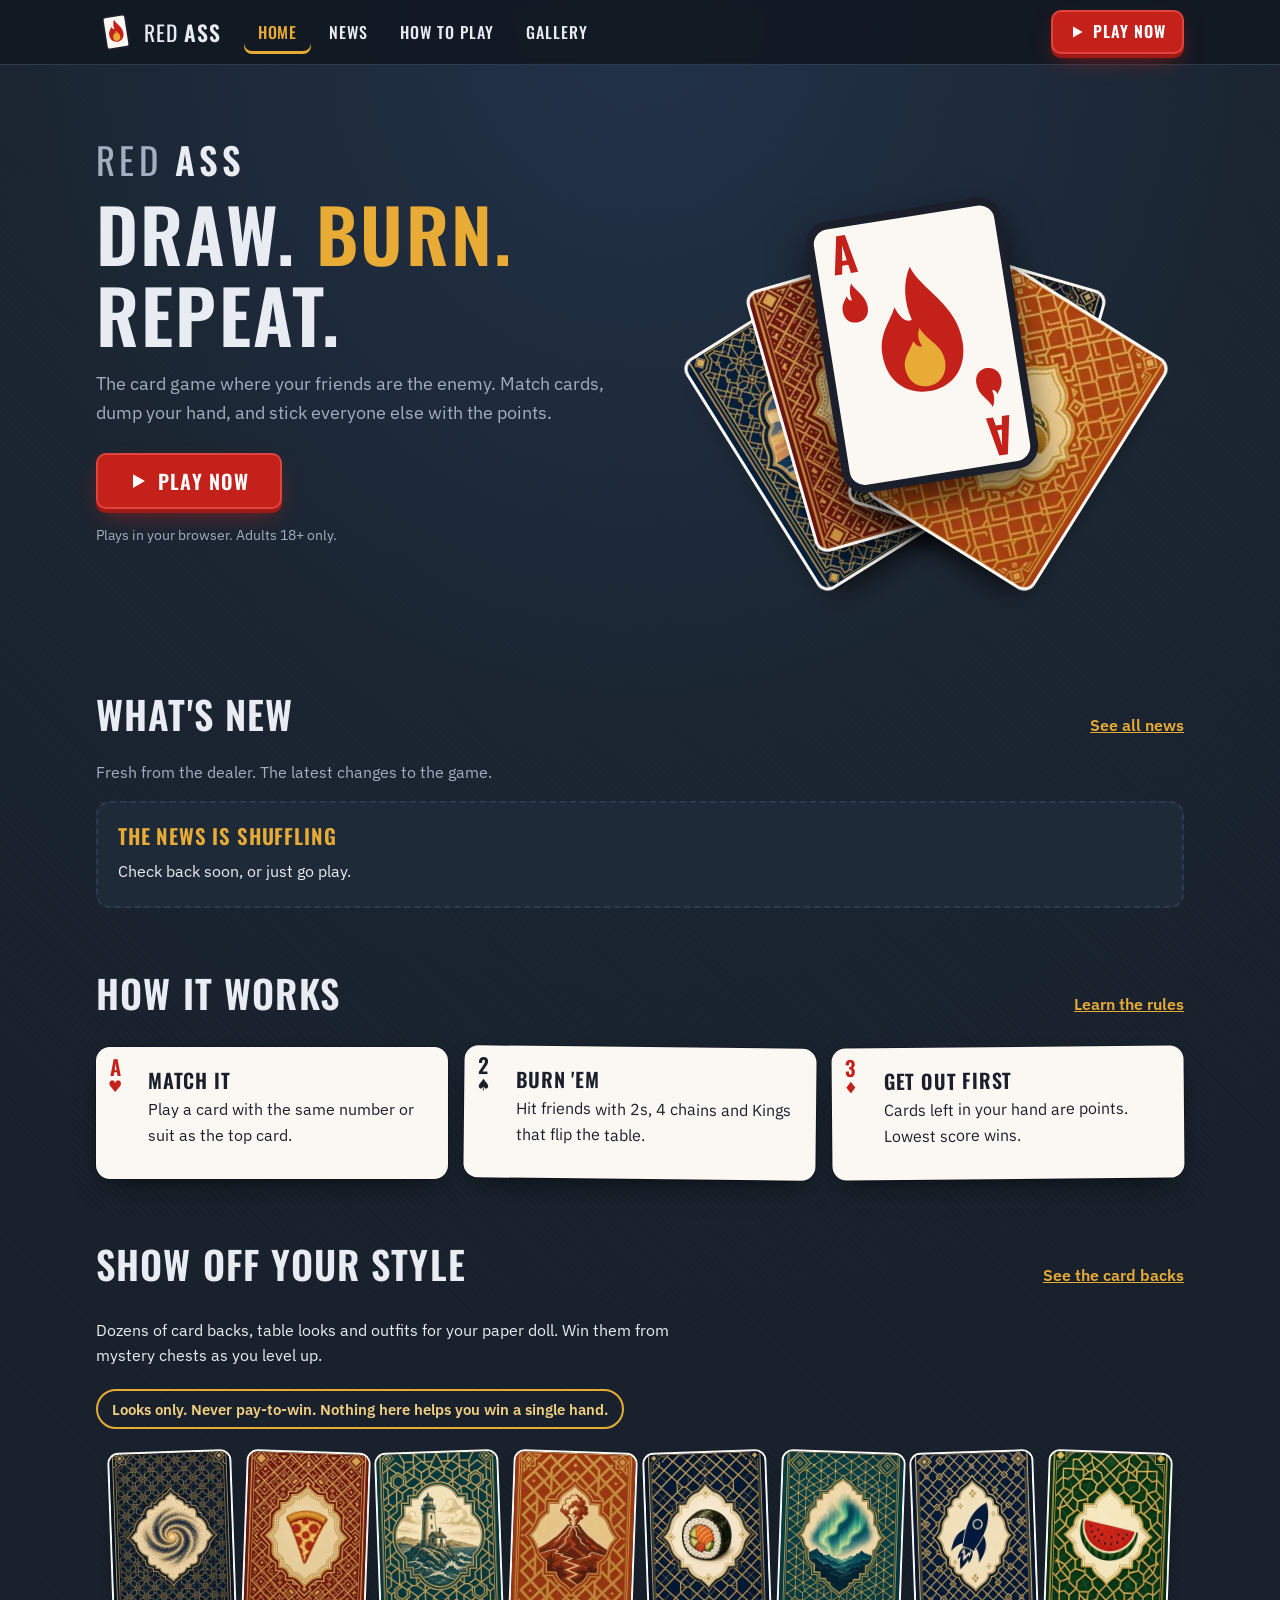
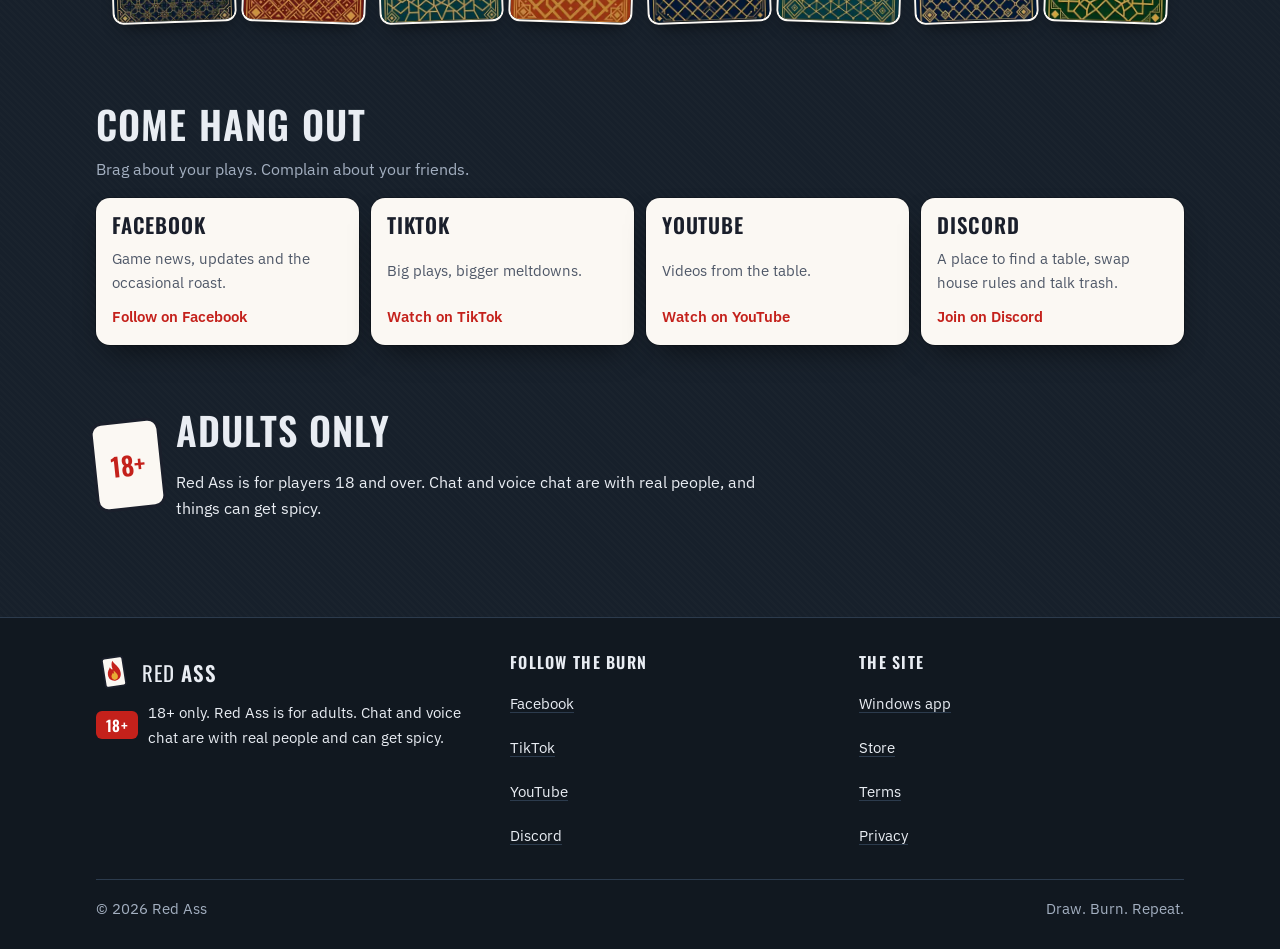
==== docs/index.html @ e2937204 "First version of the Red Ass news & social hub Seven pages (home, news, how to play, gallery, app, s" ====
<!doctype html>
<html lang="en">
<head>
<meta charset="utf-8">
<meta name="viewport" content="width=device-width, initial-scale=1">
<title>Red Ass | Draw. Burn. Repeat.</title>
<meta name="description" content="Red Ass is the card game where your friends are the enemy. News, rules, card backs and a Play Now button.">
<meta name="theme-color" content="#17202b">
<meta property="og:title" content="Red Ass | Draw. Burn. Repeat.">
<meta property="og:description" content="Red Ass is the card game where your friends are the enemy. News, rules, card backs and a Play Now button.">
<meta property="og:image" content="https://news.redass.net/img/og.png">
<meta property="og:type" content="website">
<meta name="twitter:card" content="summary_large_image">
<link rel="icon" href="favicon.svg" type="image/svg+xml">
<link rel="icon" href="favicon-48.png" sizes="48x48" type="image/png">
<link rel="apple-touch-icon" href="apple-touch-icon.png">
<link rel="preconnect" href="https://fonts.googleapis.com">
<link rel="preconnect" href="https://fonts.gstatic.com" crossorigin>
<link rel="stylesheet" href="https://fonts.googleapis.com/css2?family=IBM+Plex+Sans:wght@400;500;600&family=Oswald:wght@400;500;600&display=swap">
<link rel="stylesheet" href="css/style.css">
</head>
<body>
<a class="skip" href="#main">Skip to content</a>
<header class="site-header">
  <div class="wrap bar">
    <a class="brand" href="index.html" aria-label="Red Ass home"><img src="img/logo-small.svg" alt="" width="40" height="40"><span class="wordmark">Red <b>Ass</b></span></a>
    <button class="menu-btn" type="button" aria-controls="site-nav" aria-expanded="false" data-open-label="Menu" data-close-label="Close"><svg viewBox="0 0 24 24" aria-hidden="true" focusable="false"><path fill="none" stroke="currentColor" stroke-width="2.2" stroke-linecap="round" d="M4 7h16M4 12h16M4 17h16"/></svg><span class="sr-only">Menu</span></button>
    <nav class="nav" id="site-nav" aria-label="Main">
      <ul>
        <li><a href="index.html" aria-current="page">Home</a></li>
        <li><a href="news.html">News</a></li>
        <li><a href="how-to-play.html">How to Play</a></li>
        <li><a href="gallery.html">Gallery</a></li>
      </ul>
    </nav>
    <a class="btn btn-play" href="https://www.redass.net" data-play target="_blank" rel="noopener"><svg viewBox="0 0 16 16" aria-hidden="true" focusable="false"><path fill="currentColor" d="M4 2.5v11l9.5-5.5z"/></svg><span>Play Now</span></a>
  </div>
</header>
<main id="main" tabindex="-1">
<section id="hero" class="hero" aria-labelledby="hero-title">
  <div class="wrap">
    <div class="hero-copy">
      <!-- COPY: home.md #hero -->
      <h1 id="hero-title"><span class="wordmark">Red <b>Ass</b></span><span class="tagline"><span>Draw.</span> <span class="burn">Burn.</span> <span>Repeat.</span></span></h1>
      <p class="lede">The card game where your friends are the enemy. Match cards, dump your hand, and stick everyone else with the points.</p>
      <div class="hero-actions"><a class="btn btn-play btn-big" href="https://www.redass.net" data-play target="_blank" rel="noopener"><svg viewBox="0 0 16 16" aria-hidden="true" focusable="false"><path fill="currentColor" d="M4 2.5v11l9.5-5.5z"/></svg><span>Play Now</span></a></div>
      <p class="hero-note">Plays in your browser. Adults 18+ only.</p>
    </div>
    <div class="fan" aria-hidden="true">
      <div class="c"><img src="img/backs/sunsetbeach.webp" alt="" width="260" height="364" decoding="async"></div>
      <div class="c"><img src="img/backs/pizza.webp" alt="" width="260" height="364" decoding="async"></div>
      <div class="c ace"><img src="img/logo.svg" alt="" width="160" height="210"></div>
      <div class="c"><img src="img/backs/galaxy.webp" alt="" width="260" height="364" decoding="async"></div>
      <div class="c"><img src="img/backs/taco.webp" alt="" width="260" height="364" decoding="async"></div>
    </div>
  </div>
</section>

<section id="whats-new" class="section" aria-labelledby="whats-new-title">
  <div class="wrap">
    <div class="head">
      <!-- COPY: home.md #whats-new -->
      <h2 id="whats-new-title">What's new</h2>
      <a href="news.html">See all news</a>
    </div>
    <p class="section-sub">Fresh from the dealer. The latest changes to the game.</p>
    <p class="news-wait" data-news-loading>Shuffling the latest news&hellip;</p>
    <ol class="news-list" data-news data-limit="3" hidden></ol>
    <div class="fallback" data-news-fallback hidden>
      <!-- COPY: home.md #whats-new fallback -->
      <h3>The news is shuffling</h3>
      <p>Check back soon, or just go play.</p>
    </div>
  </div>
</section>

<section id="how-it-works" class="section" aria-labelledby="how-title">
  <div class="wrap">
    <div class="head">
      <!-- COPY: home.md #how-it-works -->
      <h2 id="how-title">How it works</h2>
      <a href="how-to-play.html">Learn the rules</a>
    </div>
    <ol class="steps">
      <li><div class="panel has-pip"><span class="pip" aria-hidden="true">A<small>&hearts;</small></span><h3>Match it</h3><p>Play a card with the same number or suit as the top card.</p></div></li>
      <li><div class="panel has-pip"><span class="pip black" aria-hidden="true">2<small>&spades;</small></span><h3>Burn 'em</h3><p>Hit friends with 2s, 4 chains and Kings that flip the table.</p></div></li>
      <li><div class="panel has-pip"><span class="pip" aria-hidden="true">3<small>&diams;</small></span><h3>Get out first</h3><p>Cards left in your hand are points. Lowest score wins.</p></div></li>
    </ol>
  </div>
</section>

<section id="looks" class="section" aria-labelledby="looks-title">
  <div class="wrap">
    <div class="head">
      <!-- COPY: home.md #looks -->
      <h2 id="looks-title">Show off your style</h2>
      <a href="gallery.html">See the card backs</a>
    </div>
    <p>Dozens of card backs, table looks and outfits for your paper doll. Win them from mystery chests as you level up.</p>
    <p class="callout">Looks only. Never pay-to-win. Nothing here helps you win a single hand.</p>
    <ul class="strip">
        <li><img src="img/backs/galaxy.webp" alt="Spiral Galaxy" width="260" height="364" loading="lazy" decoding="async"></li>
        <li><img src="img/backs/pizza.webp" alt="Pepperoni Pizza" width="260" height="364" loading="lazy" decoding="async"></li>
        <li><img src="img/backs/lighthouse.webp" alt="Lighthouse" width="260" height="364" loading="lazy" decoding="async"></li>
        <li><img src="img/backs/volcano.webp" alt="Volcano" width="260" height="364" loading="lazy" decoding="async"></li>
        <li><img src="img/backs/sushi.webp" alt="Sushi Roll" width="260" height="364" loading="lazy" decoding="async"></li>
        <li><img src="img/backs/aurora.webp" alt="Northern Lights" width="260" height="364" loading="lazy" decoding="async"></li>
        <li><img src="img/backs/rocket.webp" alt="Rocket" width="260" height="364" loading="lazy" decoding="async"></li>
        <li><img src="img/backs/watermelon.webp" alt="Watermelon" width="260" height="364" loading="lazy" decoding="async"></li>
    </ul>
  </div>
</section>

<section id="social" class="section" aria-labelledby="social-title">
  <div class="wrap">
    <!-- COPY: home.md #social + footer.md #social-cards -->
    <h2 id="social-title">Come hang out</h2>
    <p class="section-sub">Brag about your plays. Complain about your friends.</p>
    <ul class="social-grid">
      <li><a class="social-card" data-social="FACEBOOK" href="https://www.facebook.com/redassgame" target="_blank" rel="noopener"><span class="net">Facebook</span><span class="what">Game news, updates and the occasional roast.</span><span class="go">Follow on Facebook</span></a></li>
      <li><a class="social-card" data-social="TIKTOK" href="https://www.tiktok.com/@ra.tiktok19" target="_blank" rel="noopener"><span class="net">TikTok</span><span class="what">Big plays, bigger meltdowns.</span><span class="go">Watch on TikTok</span></a></li>
      <li><a class="social-card" data-social="YOUTUBE" href="https://www.youtube.com/@RedAssGame" target="_blank" rel="noopener"><span class="net">YouTube</span><span class="what">Videos from the table.</span><span class="go">Watch on YouTube</span></a></li>
      <li><div class="social-card soon" data-social="DISCORD" data-card data-go="Join on Discord"><span class="net">Discord</span><span class="what">Coming soon. A place to find a table, swap house rules and talk trash.</span><span class="go">Coming soon</span></div></li>
    </ul>
  </div>
</section>

<section id="age" class="section" aria-labelledby="age-title">
  <div class="wrap age">
    <span class="age-badge" aria-hidden="true">18+</span>
    <div>
      <!-- COPY: home.md #age -->
      <h2 id="age-title">Adults only</h2>
      <p>Red Ass is for players 18 and over. Chat and voice chat are with real people, and things can get spicy.</p>
    </div>
  </div>
</section>
</main>
<footer class="site-footer">
  <div class="wrap">
    <div class="cols">
      <div>
        <p class="foot-brand"><img src="img/logo-small.svg" alt="" width="36" height="36"><span class="wordmark">Red <b>Ass</b></span></p>
        <!-- COPY: footer.md #age-note -->
        <p class="adult"><b>18+</b><span>18+ only. Red Ass is for adults. Chat and voice chat are with real people and can get spicy.</span></p>
      </div>
      <div>
        <!-- COPY: footer.md #footer -->
        <h2>Follow the burn</h2>
        <ul>
          <li><a data-social="FACEBOOK" href="https://www.facebook.com/redassgame" target="_blank" rel="noopener">Facebook</a></li>
          <li><a data-social="TIKTOK" href="https://www.tiktok.com/@ra.tiktok19" target="_blank" rel="noopener">TikTok</a></li>
          <li><a data-social="YOUTUBE" href="https://www.youtube.com/@RedAssGame" target="_blank" rel="noopener">YouTube</a></li>
          <li><span data-social="DISCORD" data-soon-text="Discord (coming soon)" data-label="Discord">Discord (coming soon)</span></li>
        </ul>
      </div>
      <div>
        <h2>The site</h2>
        <ul>
          <li><a href="app.html">Windows app</a></li>
          <li><a href="store.html">Store</a></li>
          <li><a href="https://www.redass.net/terms.html" target="_blank" rel="noopener">Terms</a></li>
          <li><a href="https://www.redass.net/privacy.html" target="_blank" rel="noopener">Privacy</a></li>
        </ul>
      </div>
    </div>
    <div class="copy">
      <p>&copy; 2026 Red Ass</p>
      <p>Draw. Burn. Repeat.</p>
    </div>
  </div>
</footer>
<script src="config.js"></script>
<script src="js/main.js"></script>
</body>
</html>
---- docs/css/style.css ----
/* Red Ass hub - one stylesheet for every page.
   Palette and fonts come from the game itself (BRAND-KIT.md). */
:root{
  --felt:#17202b; --felt2:#1e2a38; --felt-line:#2c3b4d;
  --felt-fg:#e9edf3; --felt-muted:#a3afc0;
  --cream:#fbf8f3; --cream2:#f1ebe0; --ink:#1a1f2b; --ink-muted:#4f5868;
  --red:#c4211b; --red-dark:#a01a15; --gold:#e8ab35; --gold-soft:#f3cf80;
  --display:'Oswald','Arial Narrow',Impact,sans-serif;
  --body:'IBM Plex Sans',system-ui,-apple-system,'Segoe UI',sans-serif;
  --r-card:14px; --gutter:16px; --max:1120px;
  --lift:0 1px 0 rgba(255,255,255,.04) inset, 0 14px 30px -12px rgba(0,0,0,.6);
  color-scheme:dark;
}
*,*::before,*::after{box-sizing:border-box}
html{-webkit-text-size-adjust:100%;scroll-padding-top:5rem}
body{
  margin:0;min-height:100vh;display:flex;flex-direction:column;
  font:400 1rem/1.6 var(--body);color:var(--felt-fg);
  background-color:var(--felt);
  /* the table: a soft lamp-lit pool in the middle of dark felt */
  background-image:
    radial-gradient(120% 70% at 50% 0%, #22324a 0%, rgba(30,42,56,.55) 40%, rgba(23,32,43,0) 75%),
    repeating-linear-gradient(45deg, rgba(255,255,255,.012) 0 2px, rgba(0,0,0,0) 2px 5px);
  background-attachment:scroll;
  overflow-x:hidden;
}
img{max-width:100%;height:auto;display:block}
a{color:var(--gold)}
a:hover{color:var(--gold-soft)}
:focus-visible{outline:3px solid var(--gold);outline-offset:3px;border-radius:4px}
.on-cream :focus-visible,.panel :focus-visible{outline-color:var(--red)}
main{flex:1}

h1,h2,h3{font-family:var(--display);font-weight:600;text-transform:uppercase;letter-spacing:.03em;line-height:1.1;margin:0 0 .5em}
h1{font-size:clamp(2.4rem,9vw,4.6rem)}
h2{font-size:clamp(1.6rem,5.5vw,2.4rem)}
h3{font-size:1.25rem;letter-spacing:.04em}
p{margin:0 0 1em;max-width:62ch}
.lede{font-size:1.125rem;color:var(--felt-muted)}

.skip{position:absolute;left:8px;top:-60px;z-index:100;background:var(--gold);color:var(--ink);padding:10px 16px;border-radius:8px;font-weight:600;text-decoration:none}
.skip:focus{top:8px}
.sr-only{position:absolute;width:1px;height:1px;overflow:hidden;clip:rect(0 0 0 0);white-space:nowrap}

.wrap{width:100%;max-width:var(--max);margin:0 auto;padding:0 var(--gutter)}
.section{padding:56px 0}
.section + .section{padding-top:8px}

/* ---------- wordmark ---------- */
.wordmark{font-family:var(--display);text-transform:uppercase;letter-spacing:.05em;font-weight:400;white-space:nowrap}
.wordmark b{font-weight:600}

/* ---------- buttons ---------- */
.btn{
  display:inline-flex;align-items:center;justify-content:center;gap:.5em;
  min-height:48px;padding:10px 22px;border-radius:10px;border:2px solid transparent;
  font:600 1.05rem/1.1 var(--display);text-transform:uppercase;letter-spacing:.06em;
  text-decoration:none;cursor:pointer;transition:transform .15s ease, background-color .15s ease;
}
.btn-play{background:var(--red);color:#fff;border-color:#e0443d;box-shadow:0 4px 0 var(--red-dark),0 10px 24px -8px rgba(196,33,27,.7)}
.btn-play:hover{background:#d42a23;color:#fff;transform:translateY(-1px)}
.btn-play:active{transform:translateY(2px);box-shadow:0 2px 0 var(--red-dark)}
.btn-play svg{width:1em;height:1em}
.btn-ghost{background:transparent;color:var(--felt-fg);border-color:var(--felt-line)}
.btn-ghost:hover{border-color:var(--gold);color:var(--gold-soft)}
.btn-big{min-height:56px;font-size:1.25rem;padding:12px 30px}

/* ---------- header ---------- */
.site-header{position:sticky;top:env(safe-area-inset-top,0px);z-index:50;background:rgba(18,25,34,.94);border-bottom:1px solid var(--felt-line);backdrop-filter:blur(8px);-webkit-backdrop-filter:blur(8px)}
.bar{display:flex;align-items:center;gap:10px;min-height:64px}
.brand{display:flex;align-items:center;gap:8px;color:var(--felt-fg);text-decoration:none;font-size:1.35rem;min-height:44px;margin-right:auto}
.brand img{width:40px;height:40px}
.brand:hover{color:#fff}
.nav{display:none}
.nav ul{list-style:none;margin:0;padding:0;display:flex;gap:4px}
.nav a{display:flex;align-items:center;min-height:44px;padding:0 14px;border-radius:8px;color:var(--felt-fg);text-decoration:none;font:500 1rem var(--display);text-transform:uppercase;letter-spacing:.06em}
.nav a:hover{background:var(--felt2);color:#fff}
.nav a[aria-current="page"]{color:var(--gold);box-shadow:inset 0 -3px 0 var(--gold)}
.site-header .btn-play{min-height:44px;padding:8px 16px;font-size:1rem}
.menu-btn{display:inline-flex;align-items:center;justify-content:center;width:48px;height:48px;border-radius:10px;border:2px solid var(--felt-line);background:transparent;color:var(--felt-fg);cursor:pointer;padding:0}
.menu-btn svg{width:24px;height:24px}
/* the button sits before the menu in the page (so Tab goes from it into the links) but shows at the far right */
.menu-btn{order:3}
.menu-btn[aria-expanded="true"]{border-color:var(--gold);color:var(--gold)}
/* phone menu: drops down like a dealt row */
.nav.open{display:block;position:absolute;left:0;right:0;top:100%;background:#121922;border-bottom:1px solid var(--felt-line);padding:8px var(--gutter) 16px;box-shadow:0 20px 30px -10px rgba(0,0,0,.6)}
.nav.open ul{flex-direction:column}
.nav.open a{min-height:52px;font-size:1.15rem;border-bottom:1px solid var(--felt-line);border-radius:0}
.nav.open a[aria-current="page"]{box-shadow:inset 4px 0 0 var(--gold);padding-left:18px}
@media (min-width:860px){
  .menu-btn{display:none}
  .nav,.nav.open{display:block;position:static;background:none;border:0;padding:0;box-shadow:none}
  .nav.open ul{flex-direction:row}
  .nav.open a{min-height:44px;font-size:1rem;border:0;border-radius:8px}
  .brand{margin-right:12px}
  .nav{margin-right:auto}
}
@media (max-width:374px){
  .brand .wordmark{font-size:1.15rem}
  .brand img{width:34px;height:34px}
  .site-header .btn-play{padding:8px 12px}
  .bar{gap:8px}
}

/* ---------- hero: the hand you're dealt ---------- */
.hero{padding:28px 0 40px;overflow:hidden}
.hero .wrap{display:grid;gap:12px;align-items:center}
.hero-copy{text-align:center}
.hero h1{margin-bottom:.2em}
.hero h1 .wordmark{display:block;font-size:.5em;color:var(--felt-muted);letter-spacing:.12em;margin-bottom:.35em}
.hero h1 .wordmark b{color:var(--felt-fg)}
.hero .tagline{display:block}
.hero .tagline span{display:inline-block}
.hero .tagline .burn{color:var(--gold)}
.hero .lede{margin:0 auto 1.4em}
.hero-actions{display:flex;flex-wrap:wrap;gap:12px;justify-content:center}
.hero-note{font-size:.9rem;color:var(--felt-muted);margin:14px auto 0}

.fan{position:relative;height:250px;width:100%;max-width:420px;margin:0 auto 44px}
.fan .c{
  position:absolute;left:50%;bottom:0;width:120px;aspect-ratio:5/7;margin-left:-60px;
  border-radius:10px;overflow:hidden;background:var(--cream);
  box-shadow:0 0 0 3px var(--cream),0 18px 30px -10px rgba(0,0,0,.75);
  transform-origin:50% 120%;
  transform:rotate(var(--rot)) translateY(var(--y,0));
  animation:deal .7s cubic-bezier(.2,.8,.2,1.15) both;animation-delay:var(--d,0s);
}
.fan .c img{width:100%;height:100%;object-fit:cover}
.fan .c:nth-child(1){--rot:-32deg;--y:14px;--d:.05s}
.fan .c:nth-child(2){--rot:-16deg;--y:2px;--d:.12s}
.fan .c:nth-child(4){--rot:16deg;--y:2px;--d:.26s}
.fan .c:nth-child(5){--rot:32deg;--y:14px;--d:.33s}
.fan .c.ace{--rot:0deg;--y:-8px;--d:.19s;z-index:2;background:none;overflow:visible;box-shadow:none;filter:drop-shadow(0 18px 18px rgba(0,0,0,.6))}
/* logo.svg already draws its own tilted card: size it so its card matches the others */
.fan .c.ace img{width:133.3%;height:auto;max-width:none;margin:-14% 0 0 -16.6%}
@keyframes deal{from{transform:rotate(0deg) translateY(80px);opacity:0}to{transform:rotate(var(--rot)) translateY(var(--y,0));opacity:1}}
@media (min-width:860px){
  .hero{padding:56px 0 72px}
  .hero .wrap{grid-template-columns:1.05fr 1fr;gap:32px}
  .hero-copy{text-align:left;order:0}
  .hero .lede{margin-left:0}
  .hero-actions{justify-content:flex-start}
  .hero-note{margin-left:0}
  .fan{height:400px;max-width:520px}
  .fan .c{width:190px;margin-left:-95px}
}

/* ---------- section heads ---------- */
.head{display:flex;flex-wrap:wrap;align-items:baseline;justify-content:space-between;gap:4px 16px;margin-bottom:20px}
.head h2{margin:0}
.head a{font-weight:600;display:inline-flex;align-items:center;min-height:44px}
.suit{color:var(--red);font-family:var(--body)}
.section-sub{color:var(--felt-muted);margin-top:-8px}

/* ---------- cream "playing card" panels ---------- */
.panel{
  position:relative;background:var(--cream);color:var(--ink);border-radius:var(--r-card);
  padding:22px 20px 20px;box-shadow:0 0 0 1px rgba(0,0,0,.25),var(--lift);
}
.panel a{color:var(--red)}
.panel a:hover{color:var(--red-dark)}
.panel p{color:var(--ink)}
.panel .muted{color:var(--ink-muted)}
/* card index in the top-left corner: a rank and a suit, like a real card */
.pip{position:absolute;top:10px;left:12px;font:600 1.3rem/1 var(--display);color:var(--red);text-align:center}
.pip small{display:block;font:400 1rem/1 var(--body)}
.pip.black{color:var(--ink)}
.panel.has-pip{padding-left:52px}

/* ---------- news ---------- */
.news-list{list-style:none;margin:0;padding:0;display:grid;gap:16px}
.news-item h3{font-size:1.3rem;margin:0 0 .35em;color:var(--ink)}
.news-meta{display:flex;flex-wrap:wrap;gap:6px 12px;align-items:center;margin-bottom:8px;font-size:.9rem;color:var(--ink-muted)}
.ver{display:inline-block;background:var(--ink);color:var(--cream);font:600 .85rem/1 var(--display);letter-spacing:.06em;padding:5px 8px;border-radius:5px}
.news-item ul{margin:0;padding-left:1.2em}
.news-item li{margin:.25em 0}
.news-item li::marker{color:var(--red)}
.news-wait{color:var(--felt-muted)}
.fallback{background:var(--felt2);border:2px dashed var(--felt-line);border-radius:var(--r-card);padding:22px 20px;color:var(--felt-fg)}
.fallback h2,.fallback h3{font-size:1.3rem;color:var(--gold)}
.fallback p:last-child{margin-bottom:0}
@media (min-width:860px){
  #whats-new .news-list{grid-template-columns:repeat(3,1fr);align-items:start}
}

/* ---------- how it works: three cards, a real sequence ---------- */
.steps{list-style:none;margin:0;padding:0;display:grid;gap:16px}
.steps .panel{min-height:132px}
.steps h3{color:var(--ink);margin-bottom:.3em}
.steps p{margin:0}
@media (min-width:700px){.steps{grid-template-columns:repeat(3,1fr)}}
.steps li:nth-child(2) .panel{transform:rotate(.6deg)}
.steps li:nth-child(3) .panel{transform:rotate(-.5deg)}

/* ---------- looks strip ---------- */
.strip{display:flex;gap:12px;overflow-x:auto;padding:8px 4px 18px;margin:0 calc(var(--gutter) * -1);padding-left:var(--gutter);padding-right:var(--gutter);scroll-snap-type:x mandatory;list-style:none}
.strip li{flex:0 0 auto;scroll-snap-align:start}
.strip img{width:104px;aspect-ratio:5/7;border-radius:9px;box-shadow:0 0 0 2px var(--cream),0 10px 18px -8px rgba(0,0,0,.7)}
.strip li:nth-child(odd) img{transform:rotate(-2deg)}
.strip li:nth-child(even) img{transform:rotate(2deg)}
.callout{display:inline-block;border:2px solid var(--gold);color:var(--gold-soft);border-radius:999px;padding:6px 14px;font-weight:600;font-size:.95rem;margin:4px 0 16px}
@media (min-width:860px){.strip{overflow:visible;justify-content:space-between;margin:0}.strip img{width:120px}}

/* ---------- social ---------- */
.social-grid{list-style:none;margin:0;padding:0;display:grid;grid-template-columns:1fr 1fr;gap:12px}
@media (min-width:860px){.social-grid{grid-template-columns:repeat(4,1fr)}}
.social-card{
  display:flex;flex-direction:column;justify-content:space-between;gap:10px;min-height:124px;height:100%;
  background:var(--cream);color:var(--ink);text-decoration:none;border-radius:var(--r-card);padding:16px;
  box-shadow:0 0 0 1px rgba(0,0,0,.25),var(--lift);transition:transform .15s ease;
}
.social-card .net{font:600 1.3rem/1.1 var(--display);text-transform:uppercase;letter-spacing:.04em}
.social-card .what{font-size:.92rem;color:var(--ink-muted)}
.social-card .go{font-weight:600;color:var(--red);font-size:.95rem}
a.social-card:hover{transform:translateY(-3px) rotate(-1deg);color:var(--ink)}
a.social-card:focus-visible{outline:3px solid var(--gold);outline-offset:3px}
.social-card.soon{background:var(--felt2);color:var(--felt-fg);box-shadow:inset 0 0 0 2px var(--felt-line)}
.social-card.soon .what{color:var(--felt-muted)}
.social-card.soon .go{color:var(--gold)}

/* ---------- 18+ ---------- */
.age{display:flex;gap:16px;align-items:center}
.age-badge{flex:0 0 auto;display:grid;place-items:center;width:64px;height:84px;border-radius:9px;background:var(--cream);color:var(--red);font:600 1.6rem/1 var(--display);box-shadow:0 0 0 3px var(--ink);transform:rotate(-6deg)}
.age p{margin:0}

/* ---------- page intro (inner pages) ---------- */
.intro{padding:40px 0 16px}
.intro h1{font-size:clamp(2.2rem,8vw,3.6rem)}

/* ---------- how to play ---------- */
.rules{display:grid;gap:18px;max-width:780px}
.rules .panel h2{font-size:1.5rem;color:var(--ink)}
.rules .panel ul{margin:0;padding-left:1.2em}
.rules .panel li{margin:.3em 0}
.rules .panel li::marker{color:var(--red)}
.points{width:100%;border-collapse:collapse;margin:4px 0 0}
.points th,.points td{text-align:left;padding:8px 6px;border-bottom:1px solid #e1d9cb}
.points th{font:600 .95rem var(--display);letter-spacing:.05em;text-transform:uppercase;color:var(--ink-muted)}
.points td:last-child{font-weight:600}
.faq details{border-top:1px solid #e1d9cb}
.faq details:last-child{border-bottom:1px solid #e1d9cb}
.faq summary{cursor:pointer;min-height:48px;display:flex;align-items:center;font-weight:600;padding:8px 0;list-style:none}
.faq summary::-webkit-details-marker{display:none}
.faq summary::before{content:'+';display:inline-grid;place-items:center;flex:0 0 auto;width:26px;height:26px;margin-right:10px;border-radius:50%;background:var(--red);color:#fff;font-weight:600}
.faq details[open] summary::before{content:'\2013'}
.faq details p{margin:0 0 12px 36px}

/* ---------- gallery ---------- */
.backs{list-style:none;margin:0;padding:0;display:grid;grid-template-columns:repeat(2,minmax(0,1fr));gap:22px 16px}
@media (min-width:520px){.backs{grid-template-columns:repeat(3,minmax(0,1fr))}}
@media (min-width:860px){.backs{grid-template-columns:repeat(5,minmax(0,1fr));gap:30px 22px}}
.backs figure{margin:0}
.backs .frame{aspect-ratio:5/7;border-radius:10px;overflow:hidden;background:var(--felt2);box-shadow:0 0 0 3px var(--cream),0 12px 22px -10px rgba(0,0,0,.75)}
.backs img{width:100%;height:100%;object-fit:cover}
.backs figcaption{margin-top:10px;text-align:center;font:500 1rem/1.25 var(--display);text-transform:uppercase;letter-spacing:.05em}
.gallery-count{color:var(--felt-muted);font-size:.95rem}
.dolls{display:grid;gap:16px;align-items:center}
.doll-ghost{width:110px;height:154px;border-radius:12px;border:3px dashed var(--felt-line);display:grid;place-items:center;color:var(--felt-muted);font:600 2.4rem var(--display);transform:rotate(-4deg)}
@media (min-width:700px){.dolls{grid-template-columns:auto 1fr;gap:28px}}

/* ---------- coming soon pages ---------- */
.soon-card{display:grid;gap:22px;align-items:center;max-width:860px}
.soon-card .facedown{width:150px;aspect-ratio:5/7;border-radius:12px;background:
  repeating-linear-gradient(45deg,#c4211b 0 8px,#a01a15 8px 16px);box-shadow:0 0 0 5px var(--cream),0 0 0 7px var(--ink),0 20px 30px -10px rgba(0,0,0,.7);transform:rotate(-7deg);margin:10px auto}
@media (min-width:700px){.soon-card{grid-template-columns:200px 1fr}}
.promise{list-style:none;padding:0;margin:0 0 1em}
.promise li{padding-left:1.6em;position:relative;margin:.4em 0}
.promise li::before{content:'\2666';position:absolute;left:0;color:var(--red)}

/* ---------- 404 ---------- */
.lost{text-align:center;padding:56px 0 72px}
.lost .scatter{position:relative;height:150px;max-width:260px;margin:0 auto 18px}
.lost .scatter span{position:absolute;top:10px;width:84px;aspect-ratio:5/7;border-radius:8px;background:var(--cream);box-shadow:0 0 0 2px var(--ink),0 12px 20px -8px rgba(0,0,0,.7);display:grid;place-items:center;font:600 2.2rem var(--display);color:var(--red)}
.lost .scatter span:nth-child(1){left:6px;transform:rotate(-14deg)}
.lost .scatter span:nth-child(2){left:88px;top:0;transform:rotate(3deg);color:var(--ink)}
.lost .scatter span:nth-child(3){left:170px;transform:rotate(16deg)}
.lost p{margin-left:auto;margin-right:auto}
.lost .hero-actions{justify-content:center}

/* ---------- footer ---------- */
.site-footer{margin-top:40px;background:#111820;border-top:1px solid var(--felt-line);padding:36px 0 28px;font-size:.95rem;color:var(--felt-muted)}
.site-footer .cols{display:grid;gap:24px}
@media (min-width:860px){.site-footer .cols{grid-template-columns:1.2fr 1fr 1fr}}
.site-footer h2{font-size:1rem;letter-spacing:.08em;color:var(--felt-fg);margin-bottom:.6em}
.site-footer ul{list-style:none;margin:0;padding:0}
.site-footer li a,.site-footer li span{display:inline-flex;align-items:center;min-height:44px;min-width:44px}
.site-footer a{color:var(--felt-fg);text-decoration-color:var(--felt-line);text-underline-offset:3px}
.site-footer a:hover{color:var(--gold)}
.foot-brand{display:flex;align-items:center;gap:10px;color:var(--felt-fg);font-size:1.3rem;margin-bottom:10px}
.foot-brand img{width:36px;height:36px}
.adult{display:inline-flex;gap:10px;align-items:center;color:var(--felt-fg)}
.adult b{display:inline-grid;place-items:center;min-width:42px;height:28px;border-radius:6px;background:var(--red);color:#fff;font:600 .95rem var(--display);letter-spacing:.04em}
.copy{margin-top:22px;padding-top:16px;border-top:1px solid var(--felt-line);display:flex;flex-wrap:wrap;gap:6px 18px;justify-content:space-between}
.copy p{margin:0}

[hidden]{display:none!important}

@media (prefers-reduced-motion:reduce){
  *,*::before,*::after{animation:none!important;transition:none!important;scroll-behavior:auto!important}
  a.social-card:hover,.btn-play:hover{transform:none}
}
.muted-tip{color:var(--felt-muted);font-size:.95rem}
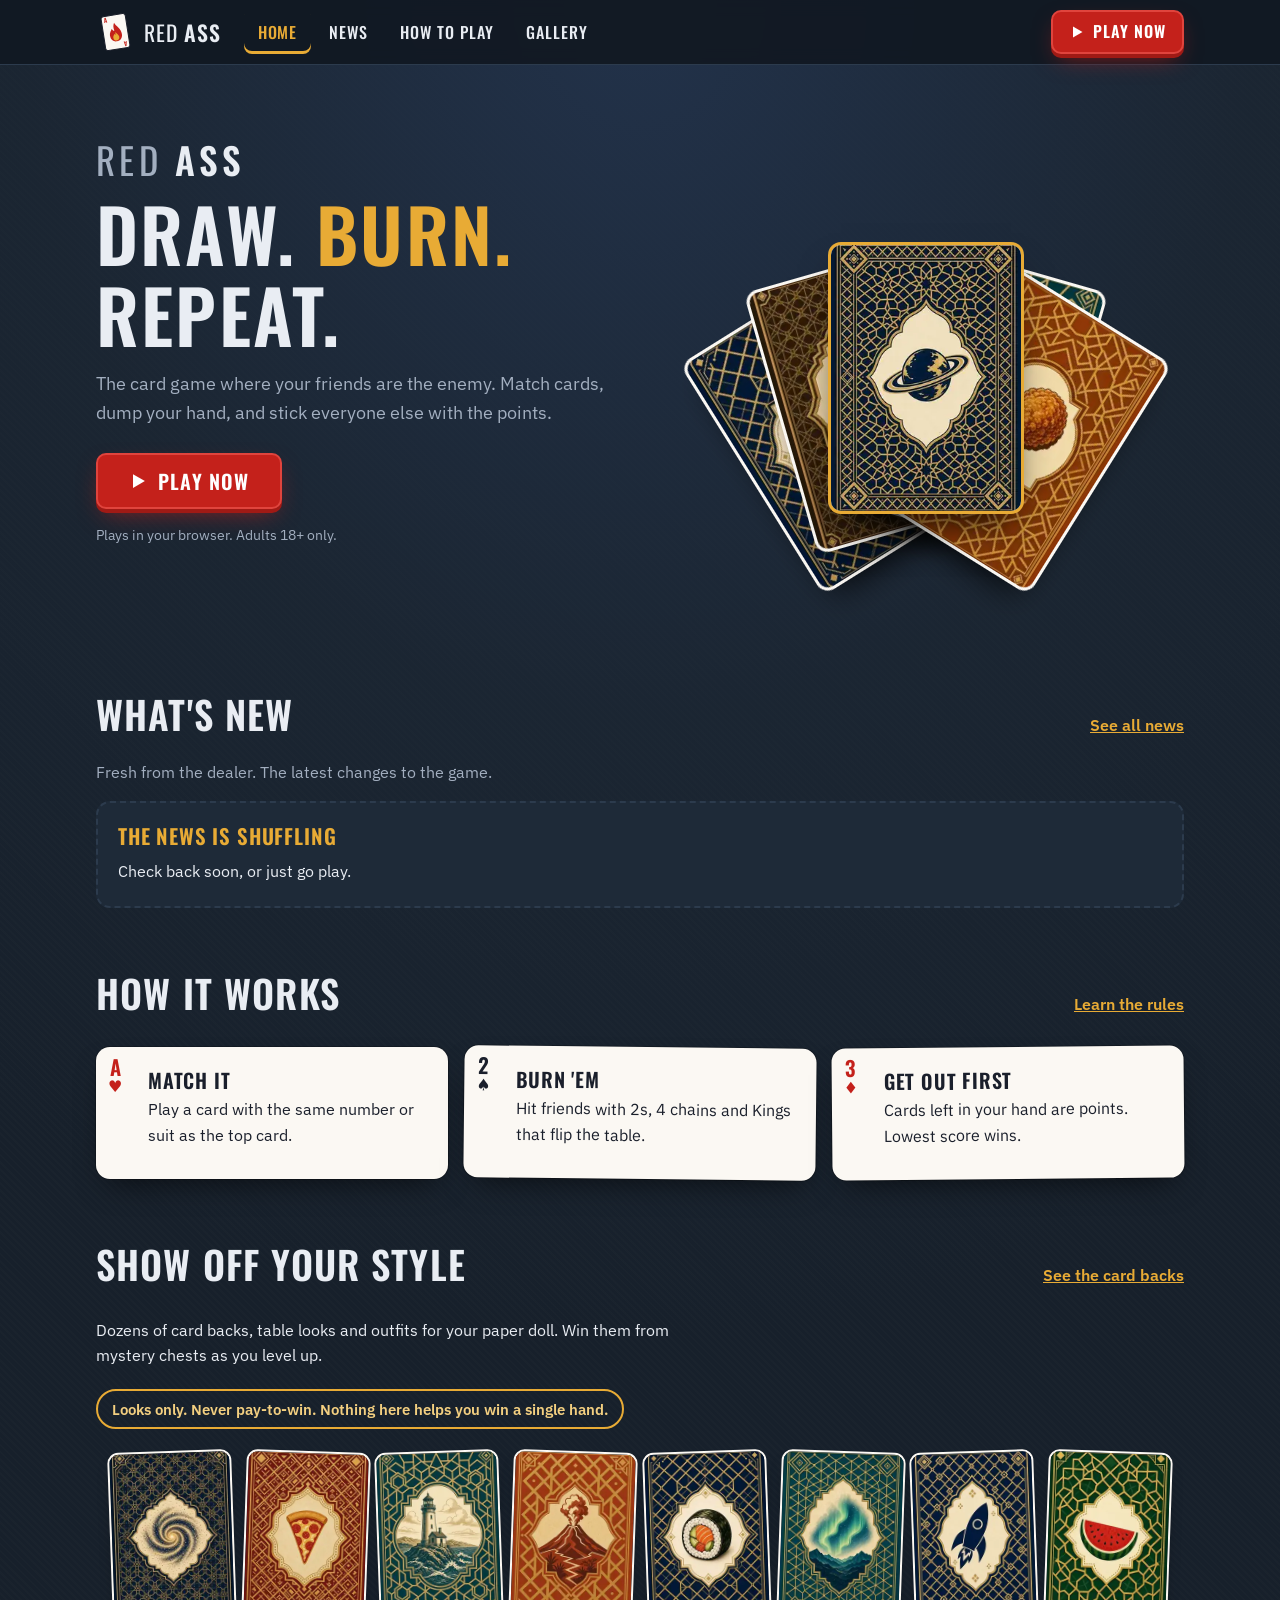
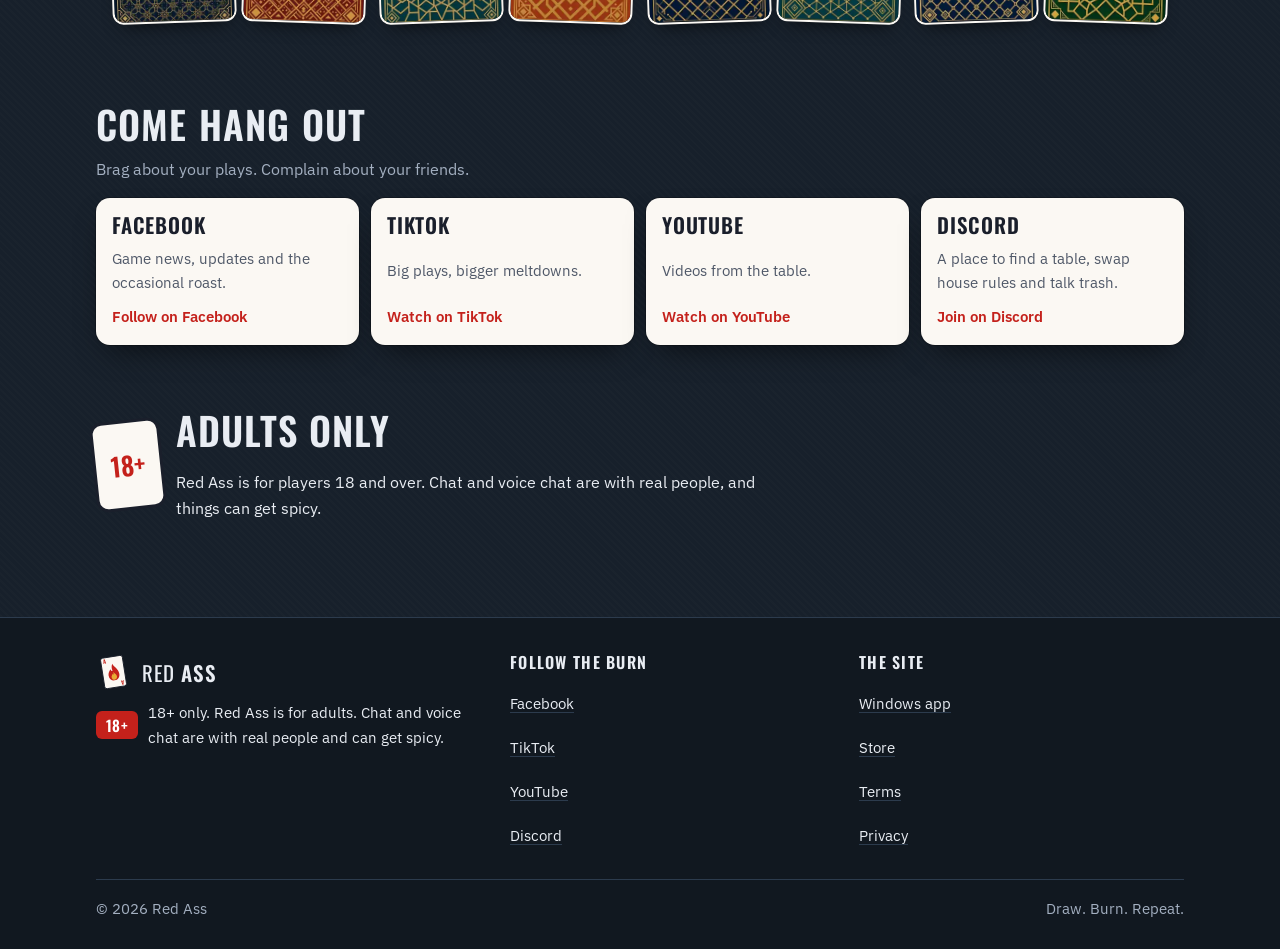
==== commit e4d4dcbb: "Home: deal a random hand in the hero fan Each visit picks 4 random card backs. The middle card is th" ====
--- a/docs/index.html
+++ b/docs/index.html
@@ -53,6 +53,26 @@
       <div class="c"><img src="img/backs/galaxy.webp" alt="" width="260" height="364" decoding="async"></div>
       <div class="c"><img src="img/backs/taco.webp" alt="" width="260" height="364" decoding="async"></div>
     </div>
+    <script>
+    /* Each visit deals a new hand: 4 random card backs around the middle card.
+       The middle card is the ace logo about 1 time in 3, otherwise a featured card back. */
+    (function () {
+      var ids = 'astronaut aurora autumn burger canyon coffee comet croissant cupcake dunes earth friedchicken fries galaxy glacier hotdog icecream icecrystal junglefalls lighthouse moon mtnfalls oceancliff pancakes pines pizza pretzel ramen redplanet ringplanet rocket snowpeaks stepfalls sun sunsetbeach sushi taco telescope volcano watermelon'.split(' ');
+      for (var i = ids.length - 1; i > 0; i--) { var j = Math.floor(Math.random() * (i + 1)); var t = ids[i]; ids[i] = ids[j]; ids[j] = t; }
+      var cards = document.querySelectorAll('#hero .fan .c'); if (cards.length !== 5) return;
+      var k = 0;
+      for (var n = 0; n < 5; n++) {
+        if (n === 2) continue;
+        cards[n].querySelector('img').src = 'img/backs/' + ids[k++] + '.webp';
+      }
+      if (Math.random() >= 1 / 3) {
+        var mid = cards[2], img = mid.querySelector('img');
+        mid.className = 'c star';
+        img.src = 'img/backs/' + ids[k] + '.webp';
+        img.width = 260; img.height = 364;
+      }
+    })();
+    </script>
   </div>
 </section>
 
--- a/docs/css/style.css
+++ b/docs/css/style.css
@@ -131,6 +131,7 @@
 .fan .c:nth-child(4){--rot:16deg;--y:2px;--d:.26s}
 .fan .c:nth-child(5){--rot:32deg;--y:14px;--d:.33s}
 .fan .c.ace{--rot:0deg;--y:-8px;--d:.19s;z-index:2;background:none;overflow:visible;box-shadow:none;filter:drop-shadow(0 18px 18px rgba(0,0,0,.6))}
+.fan .c.star{--rot:0deg;--y:-10px;--d:.19s;z-index:2;box-shadow:0 0 0 3px var(--gold),0 22px 36px -10px rgba(0,0,0,.8)}
 /* logo.svg already draws its own tilted card: size it so its card matches the others */
 .fan .c.ace img{width:133.3%;height:auto;max-width:none;margin:-14% 0 0 -16.6%}
 @keyframes deal{from{transform:rotate(0deg) translateY(80px);opacity:0}to{transform:rotate(var(--rot)) translateY(var(--y,0));opacity:1}}
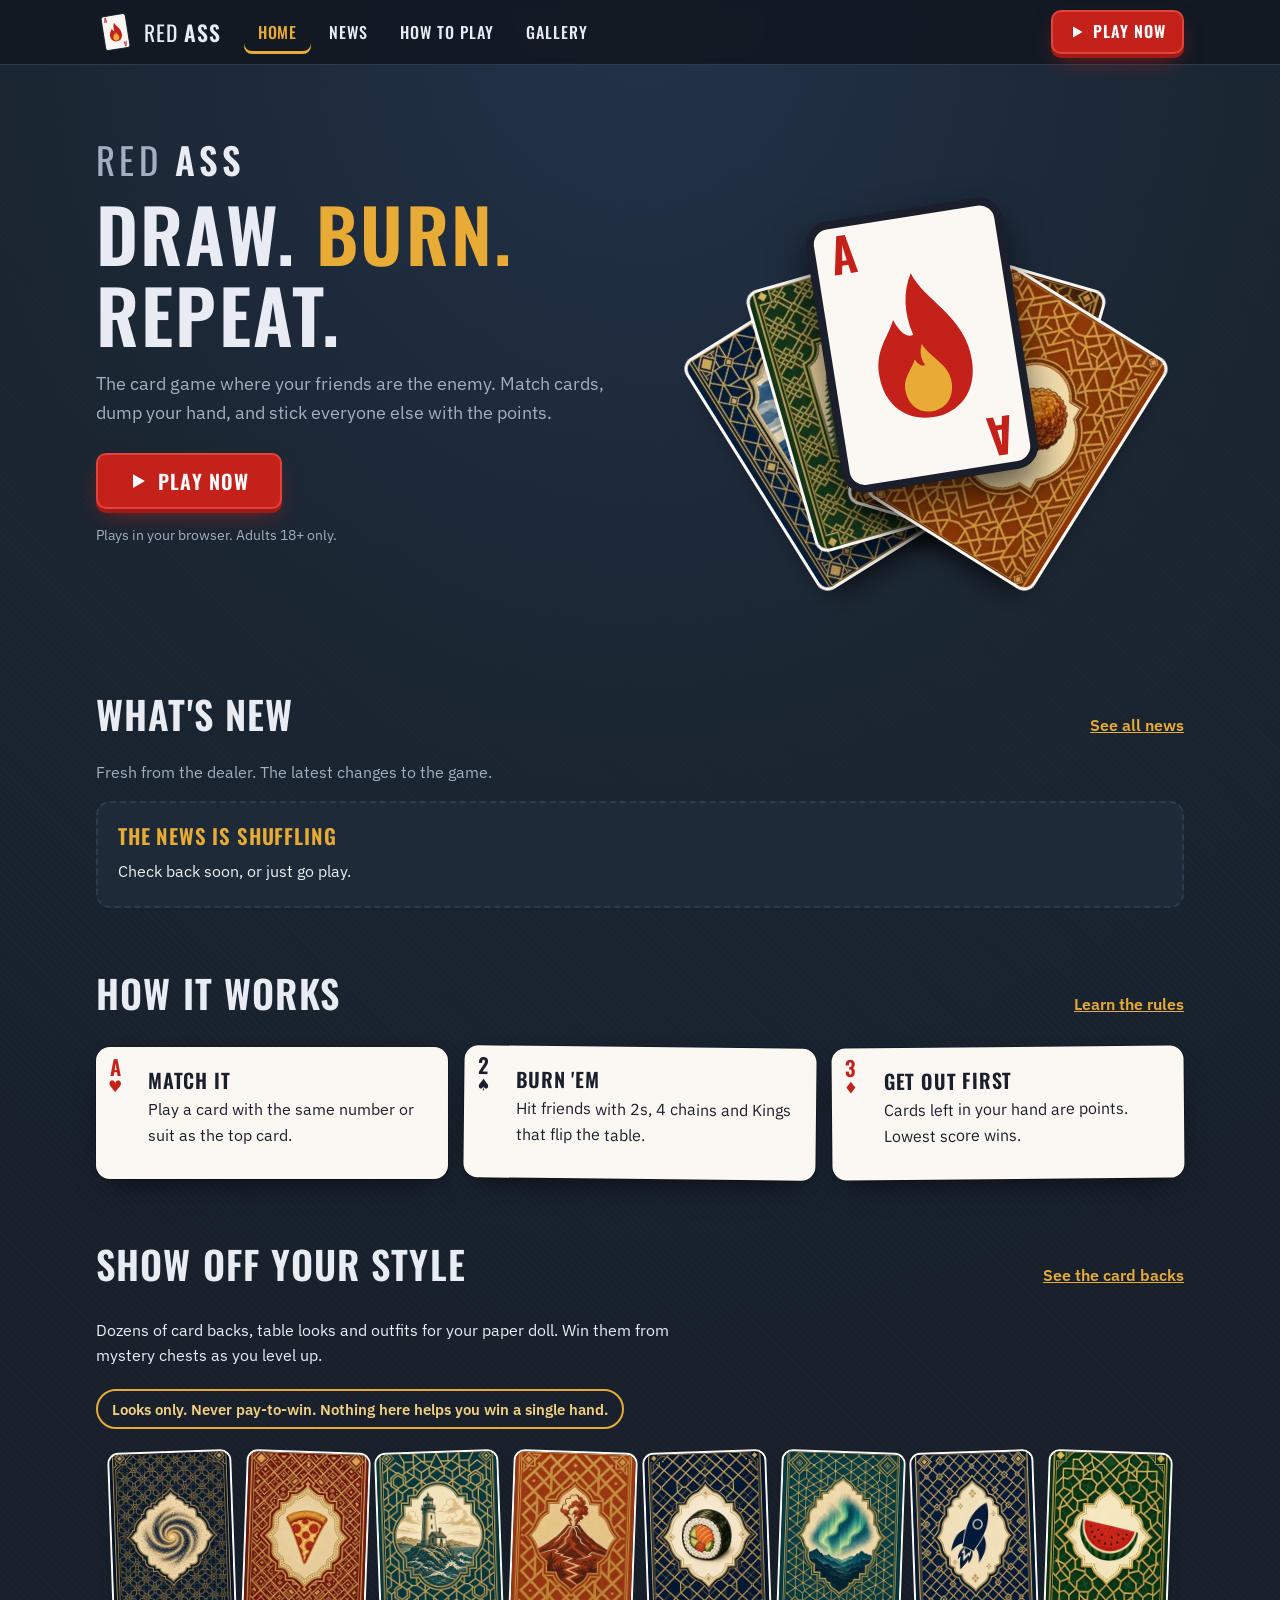
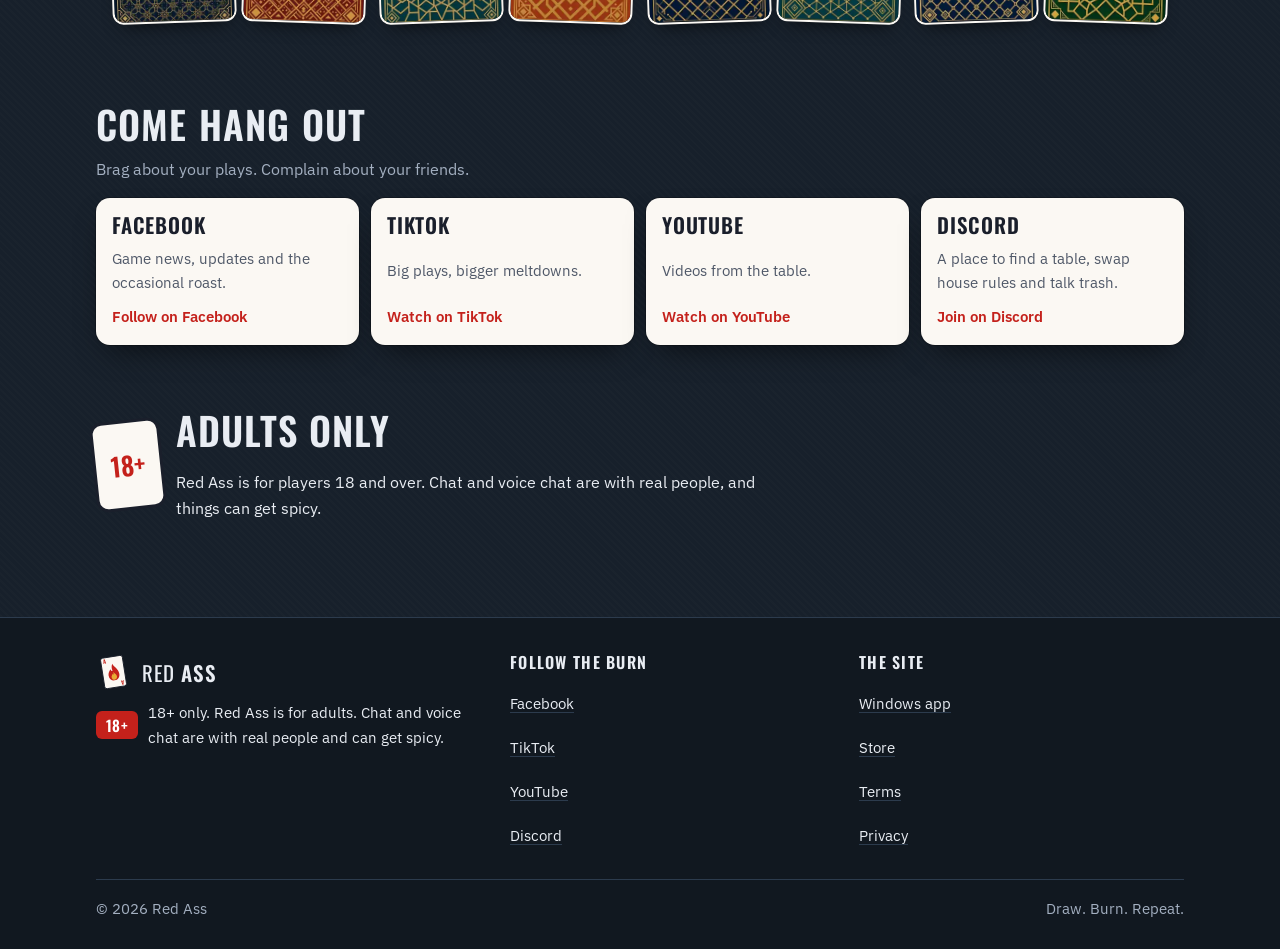
==== commit 92f783ad: "Card backs: read the game's live list, keep local copies as backup Gallery and home fan use https://" ====
--- a/docs/index.html
+++ b/docs/index.html
@@ -57,19 +57,31 @@
     /* Each visit deals a new hand: 4 random card backs around the middle card.
        The middle card is the ace logo about 1 time in 3, otherwise a featured card back. */
     (function () {
-      var ids = 'astronaut aurora autumn burger canyon coffee comet croissant cupcake dunes earth friedchicken fries galaxy glacier hotdog icecream icecrystal junglefalls lighthouse moon mtnfalls oceancliff pancakes pines pizza pretzel ramen redplanet ringplanet rocket snowpeaks stepfalls sun sunsetbeach sushi taco telescope volcano watermelon'.split(' ');
-      for (var i = ids.length - 1; i > 0; i--) { var j = Math.floor(Math.random() * (i + 1)); var t = ids[i]; ids[i] = ids[j]; ids[j] = t; }
+      var local = 'astronaut aurora autumn burger canyon coffee comet croissant cupcake dunes earth friedchicken fries galaxy glacier hotdog icecream icecrystal junglefalls lighthouse moon mtnfalls oceancliff pancakes pines pizza pretzel ramen redplanet ringplanet rocket snowpeaks stepfalls sun sunsetbeach sushi taco telescope volcano watermelon'.split(' ');
+      var ids = local.slice(), base = 'img/backs/';
+      try {   // the game's live list, saved on an earlier visit (see js/main.js)
+        var c = JSON.parse(localStorage.getItem('ra_backs_v1') || 'null');
+        var live = c && c.ids && c.ids.filter(function (x) { return /^[a-z0-9]{2,24}$/.test(x); });
+        if (live && live.length >= 5 && /^https:\/\/[a-z0-9.-]+\/[a-z0-9\/_-]*$/.test(c.base || '')) { ids = live; base = c.base; }
+      } catch (e) {}
+      var shuffle = function (a) { for (var i = a.length - 1; i > 0; i--) { var j = Math.floor(Math.random() * (i + 1)); var t = a[i]; a[i] = a[j]; a[j] = t; } return a; };
+      shuffle(ids);
+      var spare = shuffle(local.slice());
       var cards = document.querySelectorAll('#hero .fan .c'); if (cards.length !== 5) return;
+      var put = function (img, id, n) {
+        img.onerror = function () { img.onerror = null; img.src = 'img/backs/' + spare[n] + '.webp'; };
+        img.src = base + id + '.webp';
+      };
       var k = 0;
       for (var n = 0; n < 5; n++) {
         if (n === 2) continue;
-        cards[n].querySelector('img').src = 'img/backs/' + ids[k++] + '.webp';
+        put(cards[n].querySelector('img'), ids[k++], n);
       }
       if (Math.random() >= 1 / 3) {
         var mid = cards[2], img = mid.querySelector('img');
         mid.className = 'c star';
-        img.src = 'img/backs/' + ids[k] + '.webp';
         img.width = 260; img.height = 364;
+        put(img, ids[k], 2);
       }
     })();
     </script>
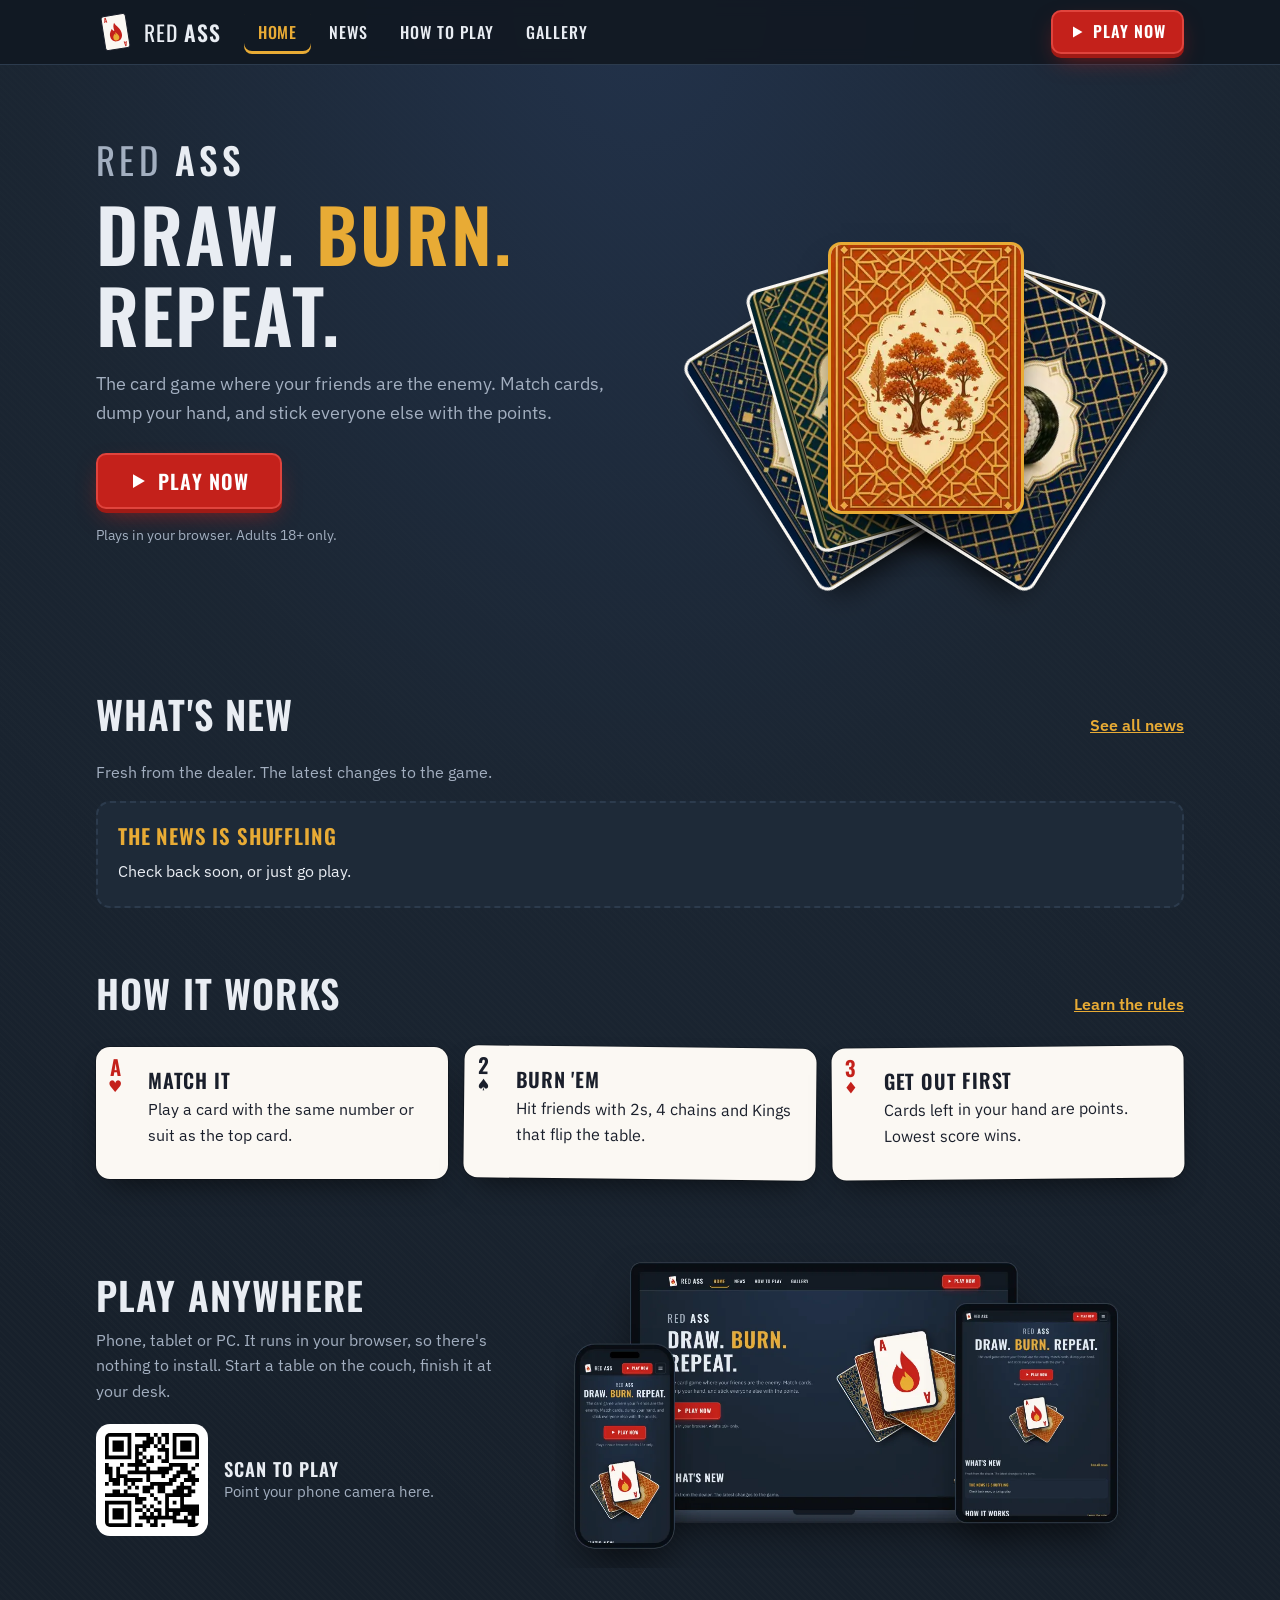
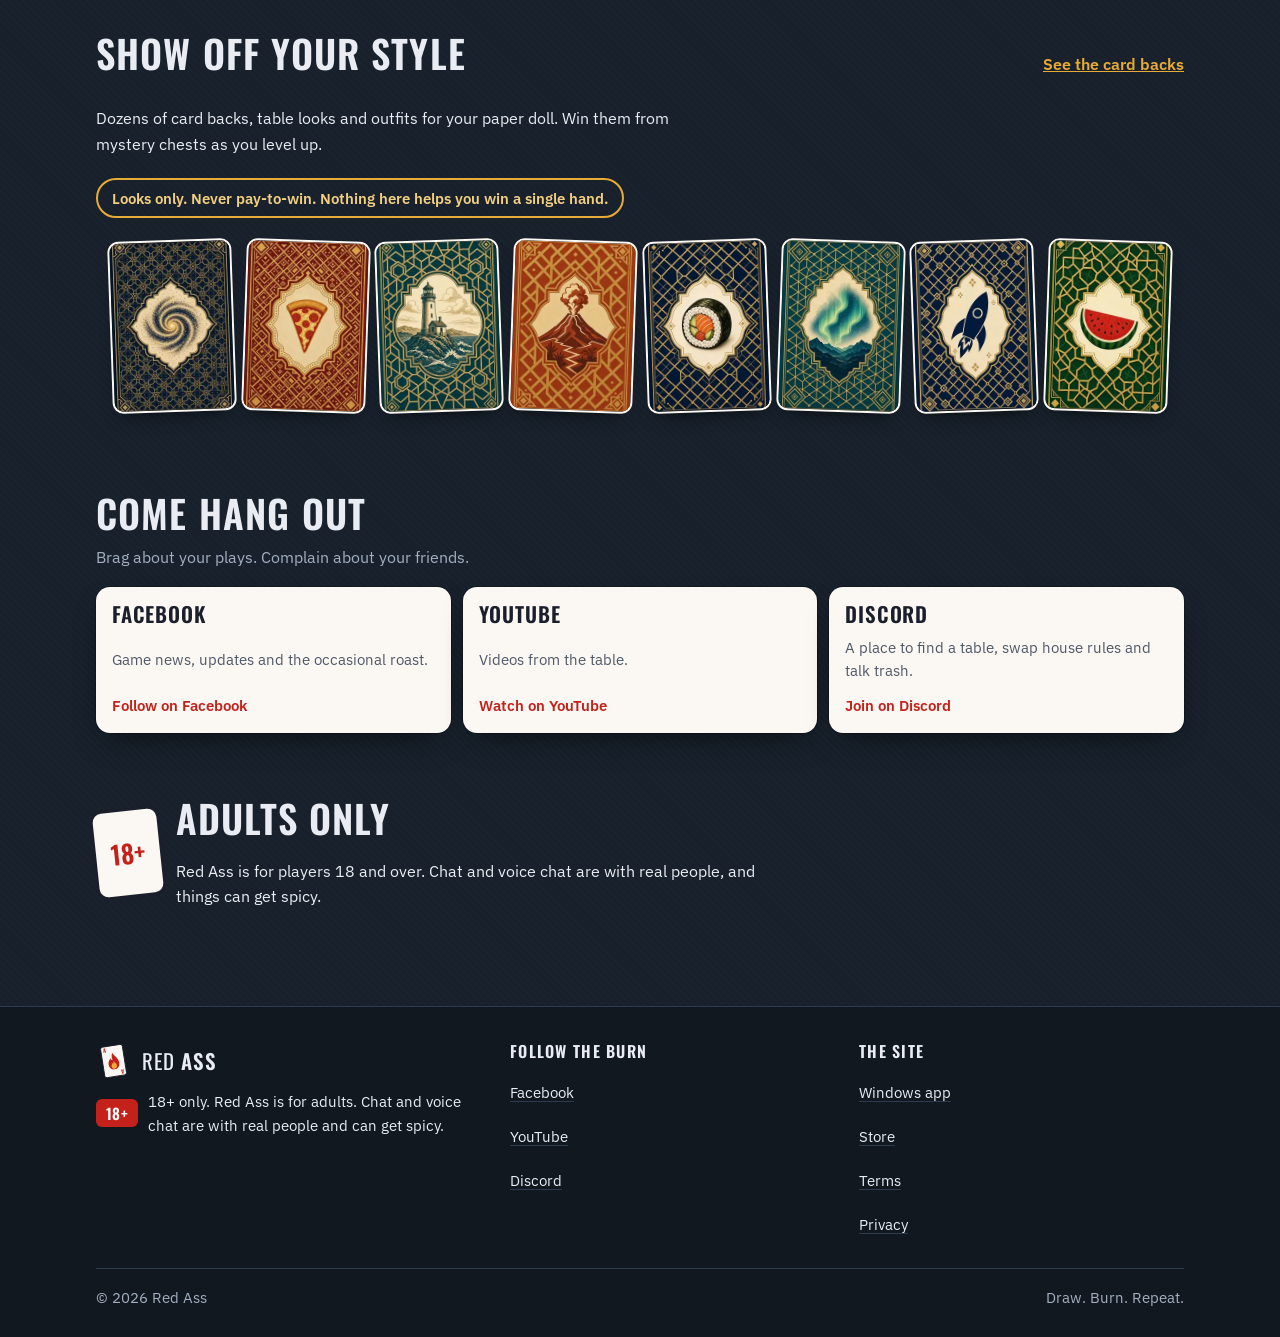
==== commit 79d7a7ee: "Home: add 'Play anywhere' strip Phone, laptop and tablet showing the site. On computers it shows a Q" ====
--- a/docs/index.html
+++ b/docs/index.html
@@ -121,6 +121,18 @@
   </div>
 </section>
 
+<section id="anywhere" class="section anywhere" aria-labelledby="anywhere-title">
+  <div class="wrap anywhere-grid">
+    <div class="anywhere-copy">
+      <h2 id="anywhere-title">Play anywhere</h2>
+      <p class="section-sub">Phone, tablet or PC. It runs in your browser, so there's nothing to install. Start a table on the couch, finish it at your desk.</p>
+      <div class="anywhere-qr"><img src="img/promo/qr-play.svg" alt="QR code that opens www.redass.net" width="112" height="112"><span><b>Scan to play</b>Point your phone camera here.</span></div>
+      <a class="btn btn-play anywhere-btn" href="https://www.redass.net" data-play target="_blank" rel="noopener"><svg viewBox="0 0 16 16" aria-hidden="true" focusable="false"><path fill="currentColor" d="M4 2.5v11l9.5-5.5z"/></svg><span>Play Now</span></a>
+    </div>
+    <img class="anywhere-devices" src="img/promo/devices.webp" alt="Red Ass on a phone, a laptop and a tablet" width="1240" height="640" loading="lazy" decoding="async">
+  </div>
+</section>
+
 <section id="looks" class="section" aria-labelledby="looks-title">
   <div class="wrap">
     <div class="head">
--- a/docs/css/style.css
+++ b/docs/css/style.css
@@ -204,7 +204,7 @@
 
 /* ---------- social ---------- */
 .social-grid{list-style:none;margin:0;padding:0;display:grid;grid-template-columns:1fr 1fr;gap:12px}
-@media (min-width:860px){.social-grid{grid-template-columns:repeat(4,1fr)}}
+@media (min-width:860px){.social-grid{grid-template-columns:none;grid-auto-flow:column;grid-auto-columns:1fr}}
 .social-card{
   display:flex;flex-direction:column;justify-content:space-between;gap:10px;min-height:124px;height:100%;
   background:var(--cream);color:var(--ink);text-decoration:none;border-radius:var(--r-card);padding:16px;
@@ -301,3 +301,17 @@
   a.social-card:hover,.btn-play:hover{transform:none}
 }
 .muted-tip{color:var(--felt-muted);font-size:.95rem}
+
+/* ---------- play anywhere ---------- */
+.anywhere-grid{display:grid;gap:18px;align-items:center}
+.anywhere-devices{width:100%;height:auto;display:block}
+.anywhere-qr{display:none;align-items:center;gap:16px;margin-top:20px}
+.anywhere-qr img{background:#fff;padding:9px;border-radius:14px;width:112px;height:112px}
+.anywhere-qr span{color:var(--felt-muted);font-size:.95rem;line-height:1.45}
+.anywhere-qr b{display:block;color:var(--felt-fg);font:600 1.15rem/1.2 var(--display);text-transform:uppercase;letter-spacing:.05em}
+.anywhere-btn{margin-top:18px}
+@media (min-width:860px){
+  .anywhere-grid{grid-template-columns:.8fr 1.2fr;gap:40px}
+  .anywhere-qr{display:flex}
+  .anywhere-btn{display:none}   /* on a computer the QR does the job; on phones the button does */
+}
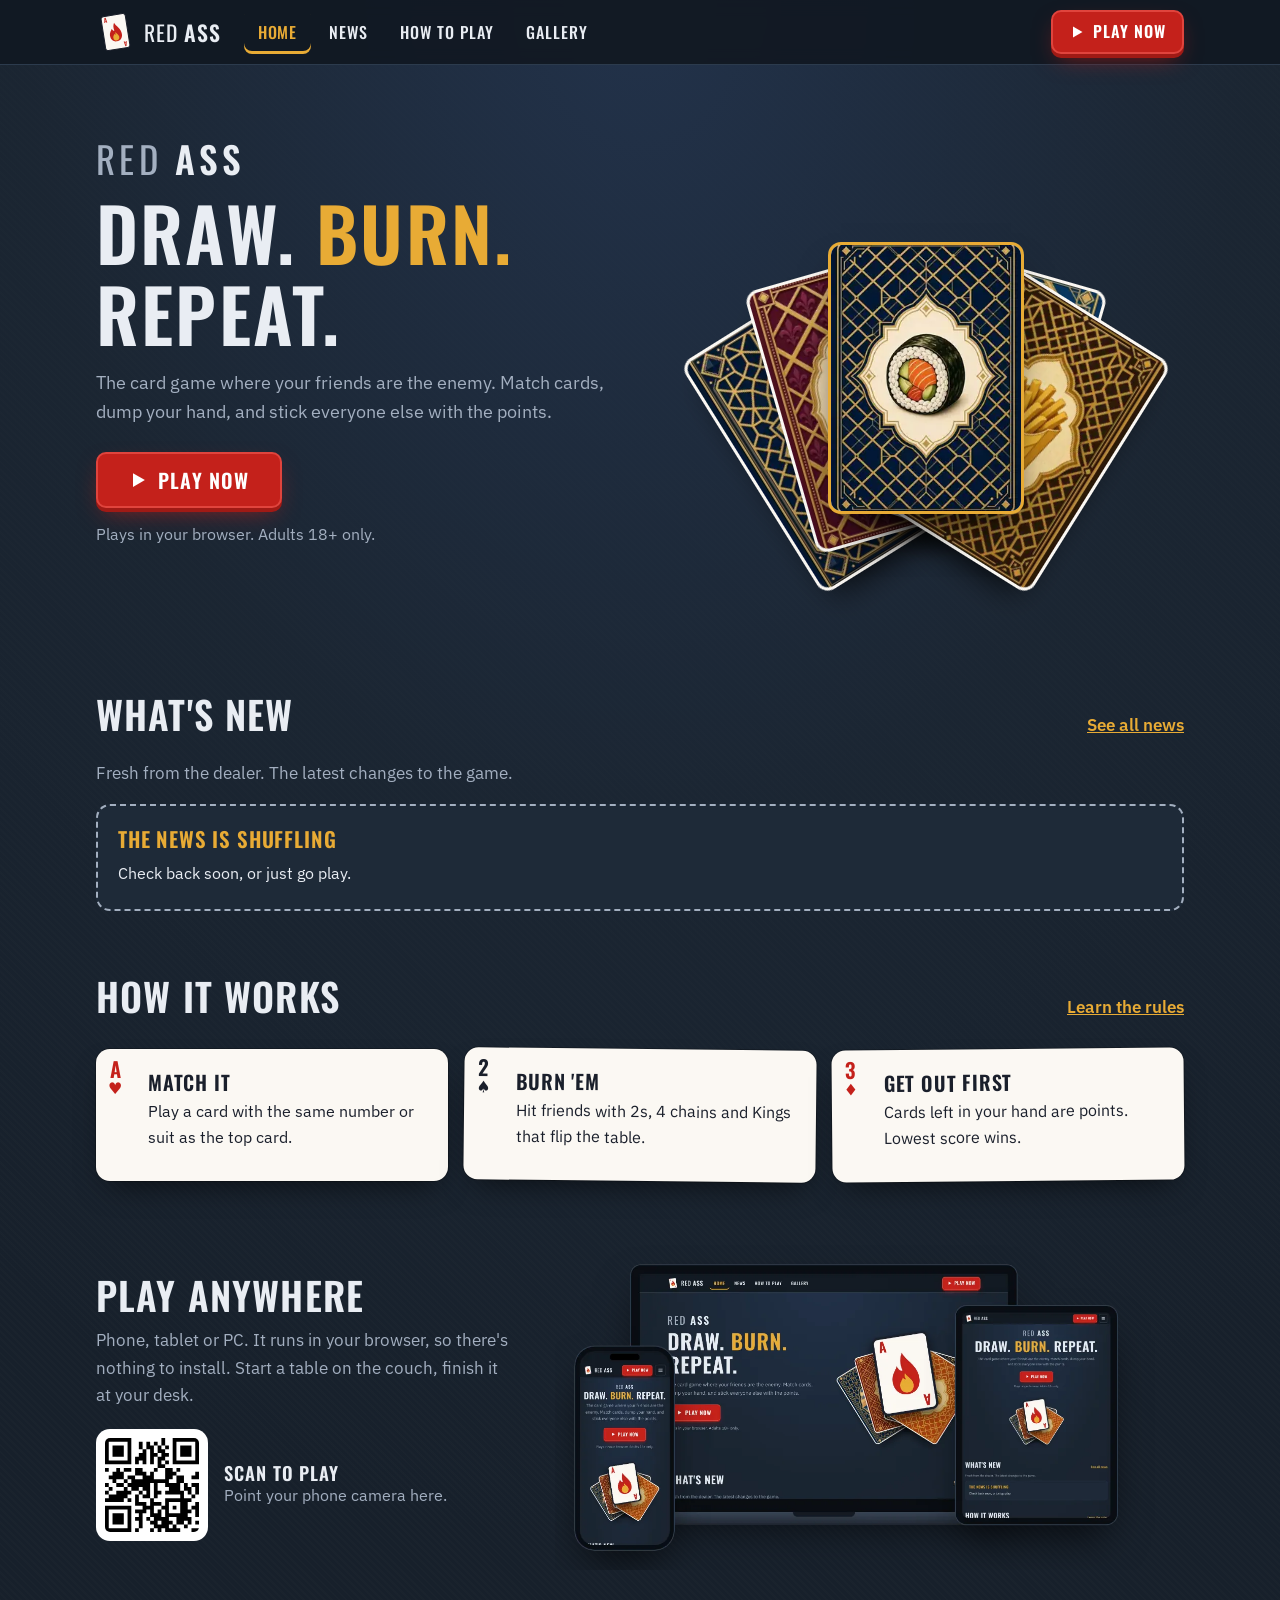
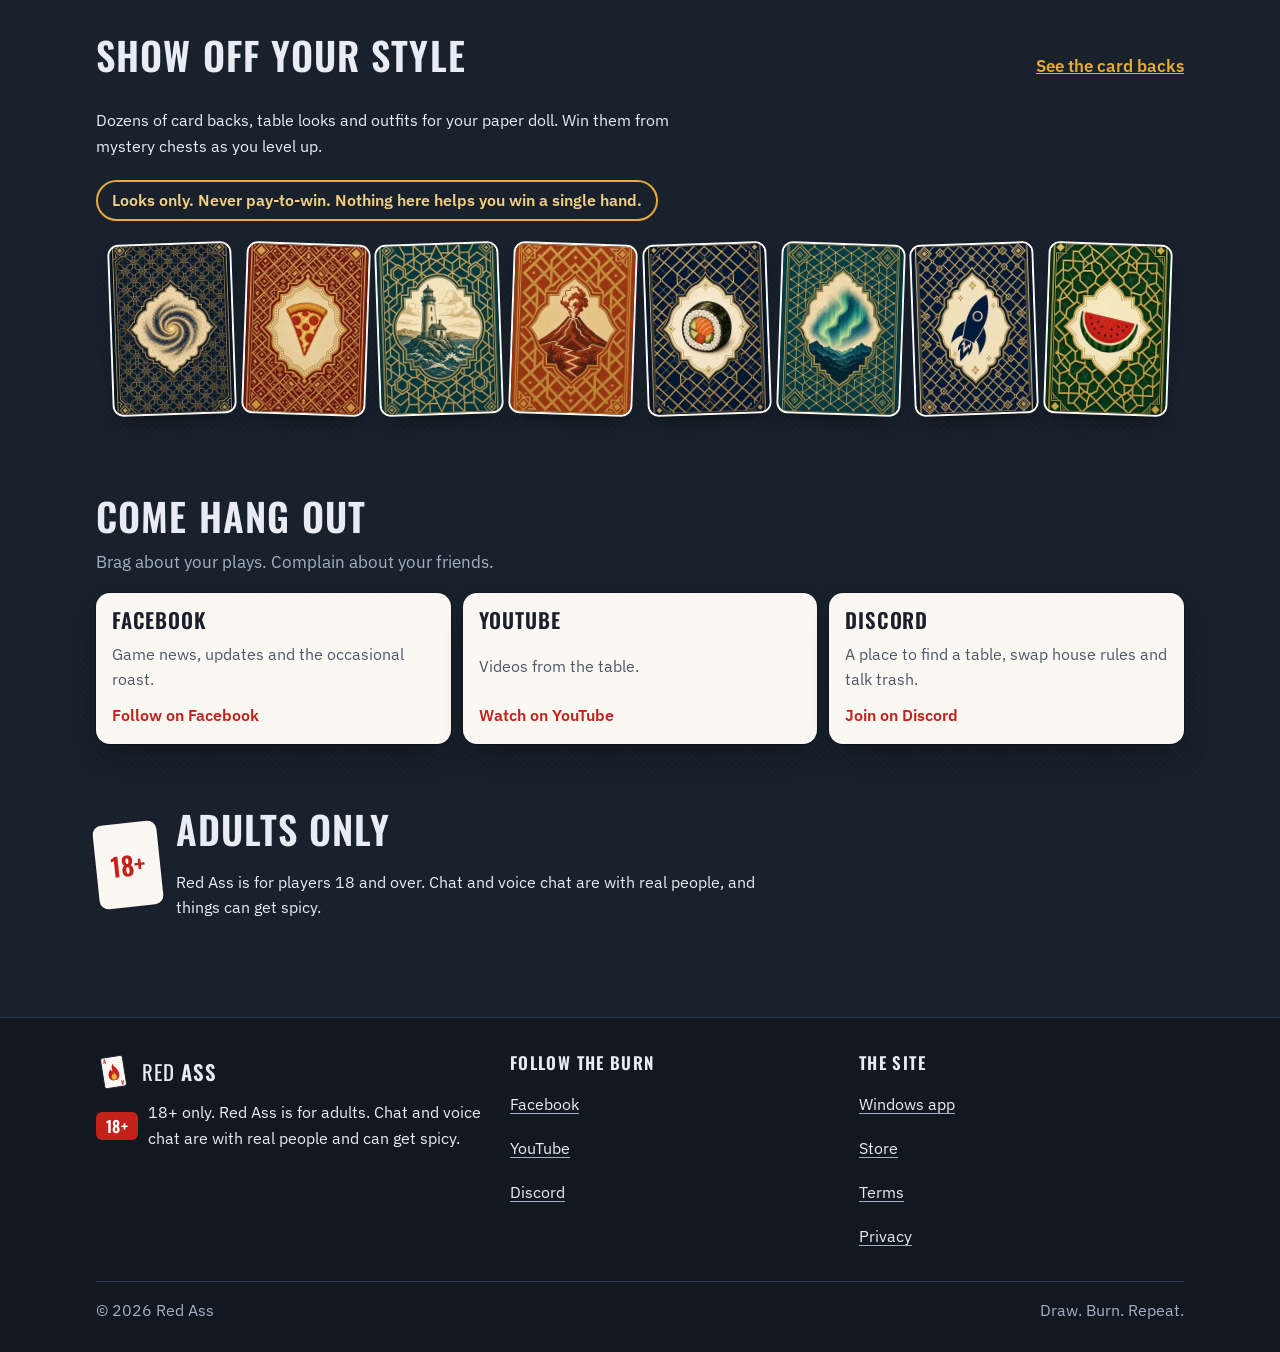
==== commit 35968cb5: "Point every PLAY NOW link, config and QR code to https://play.redass.net" ====
--- a/docs/index.html
+++ b/docs/index.html
@@ -33,7 +33,7 @@
         <li><a href="gallery.html">Gallery</a></li>
       </ul>
     </nav>
-    <a class="btn btn-play" href="https://www.redass.net" data-play target="_blank" rel="noopener"><svg viewBox="0 0 16 16" aria-hidden="true" focusable="false"><path fill="currentColor" d="M4 2.5v11l9.5-5.5z"/></svg><span>Play Now</span></a>
+    <a class="btn btn-play" href="https://play.redass.net" data-play target="_blank" rel="noopener"><svg viewBox="0 0 16 16" aria-hidden="true" focusable="false"><path fill="currentColor" d="M4 2.5v11l9.5-5.5z"/></svg><span>Play Now</span></a>
   </div>
 </header>
 <main id="main" tabindex="-1">
@@ -43,7 +43,7 @@
       <!-- COPY: home.md #hero -->
       <h1 id="hero-title"><span class="wordmark">Red <b>Ass</b></span><span class="tagline"><span>Draw.</span> <span class="burn">Burn.</span> <span>Repeat.</span></span></h1>
       <p class="lede">The card game where your friends are the enemy. Match cards, dump your hand, and stick everyone else with the points.</p>
-      <div class="hero-actions"><a class="btn btn-play btn-big" href="https://www.redass.net" data-play target="_blank" rel="noopener"><svg viewBox="0 0 16 16" aria-hidden="true" focusable="false"><path fill="currentColor" d="M4 2.5v11l9.5-5.5z"/></svg><span>Play Now</span></a></div>
+      <div class="hero-actions"><a class="btn btn-play btn-big" href="https://play.redass.net" data-play target="_blank" rel="noopener"><svg viewBox="0 0 16 16" aria-hidden="true" focusable="false"><path fill="currentColor" d="M4 2.5v11l9.5-5.5z"/></svg><span>Play Now</span></a></div>
       <p class="hero-note">Plays in your browser. Adults 18+ only.</p>
     </div>
     <div class="fan" aria-hidden="true">
@@ -126,8 +126,8 @@
     <div class="anywhere-copy">
       <h2 id="anywhere-title">Play anywhere</h2>
       <p class="section-sub">Phone, tablet or PC. It runs in your browser, so there's nothing to install. Start a table on the couch, finish it at your desk.</p>
-      <div class="anywhere-qr"><img src="img/promo/qr-play.svg" alt="QR code that opens www.redass.net" width="112" height="112"><span><b>Scan to play</b>Point your phone camera here.</span></div>
-      <a class="btn btn-play anywhere-btn" href="https://www.redass.net" data-play target="_blank" rel="noopener"><svg viewBox="0 0 16 16" aria-hidden="true" focusable="false"><path fill="currentColor" d="M4 2.5v11l9.5-5.5z"/></svg><span>Play Now</span></a>
+      <div class="anywhere-qr"><img src="img/promo/qr-play.svg" alt="QR code that opens play.redass.net" width="112" height="112"><span><b>Scan to play</b>Point your phone camera here.</span></div>
+      <a class="btn btn-play anywhere-btn" href="https://play.redass.net" data-play target="_blank" rel="noopener"><svg viewBox="0 0 16 16" aria-hidden="true" focusable="false"><path fill="currentColor" d="M4 2.5v11l9.5-5.5z"/></svg><span>Play Now</span></a>
     </div>
     <img class="anywhere-devices" src="img/promo/devices.webp" alt="Red Ass on a phone, a laptop and a tablet" width="1240" height="640" loading="lazy" decoding="async">
   </div>
--- a/docs/css/style.css
+++ b/docs/css/style.css
@@ -61,7 +61,7 @@
 .btn-play:hover{background:#d42a23;color:#fff;transform:translateY(-1px)}
 .btn-play:active{transform:translateY(2px);box-shadow:0 2px 0 var(--red-dark)}
 .btn-play svg{width:1em;height:1em}
-.btn-ghost{background:transparent;color:var(--felt-fg);border-color:var(--felt-line)}
+.btn-ghost{background:transparent;color:var(--felt-fg);border-color:var(--felt-muted)}
 .btn-ghost:hover{border-color:var(--gold);color:var(--gold-soft)}
 .btn-big{min-height:56px;font-size:1.25rem;padding:12px 30px}
 
@@ -77,7 +77,7 @@
 .nav a:hover{background:var(--felt2);color:#fff}
 .nav a[aria-current="page"]{color:var(--gold);box-shadow:inset 0 -3px 0 var(--gold)}
 .site-header .btn-play{min-height:44px;padding:8px 16px;font-size:1rem}
-.menu-btn{display:inline-flex;align-items:center;justify-content:center;width:48px;height:48px;border-radius:10px;border:2px solid var(--felt-line);background:transparent;color:var(--felt-fg);cursor:pointer;padding:0}
+.menu-btn{display:inline-flex;align-items:center;justify-content:center;width:48px;height:48px;border-radius:10px;border:2px solid var(--felt-muted);background:transparent;color:var(--felt-fg);cursor:pointer;padding:0}
 .menu-btn svg{width:24px;height:24px}
 /* the button sits before the menu in the page (so Tab goes from it into the links) but shows at the far right */
 .menu-btn{order:3}
@@ -114,7 +114,7 @@
 .hero .tagline .burn{color:var(--gold)}
 .hero .lede{margin:0 auto 1.4em}
 .hero-actions{display:flex;flex-wrap:wrap;gap:12px;justify-content:center}
-.hero-note{font-size:.9rem;color:var(--felt-muted);margin:14px auto 0}
+.hero-note{font-size:1rem;color:var(--felt-muted);margin:14px auto 0}
 
 .fan{position:relative;height:250px;width:100%;max-width:420px;margin:0 auto 44px}
 .fan .c{
@@ -149,9 +149,9 @@
 /* ---------- section heads ---------- */
 .head{display:flex;flex-wrap:wrap;align-items:baseline;justify-content:space-between;gap:4px 16px;margin-bottom:20px}
 .head h2{margin:0}
-.head a{font-weight:600;display:inline-flex;align-items:center;min-height:44px}
+.head a{font-weight:600;font-size:1.0625rem;display:inline-flex;align-items:center;min-height:44px}
 .suit{color:var(--red);font-family:var(--body)}
-.section-sub{color:var(--felt-muted);margin-top:-8px}
+.section-sub{color:var(--felt-muted);font-size:1.0625rem;margin-top:-8px}
 
 /* ---------- cream "playing card" panels ---------- */
 .panel{
@@ -171,13 +171,13 @@
 /* ---------- news ---------- */
 .news-list{list-style:none;margin:0;padding:0;display:grid;gap:16px}
 .news-item h3{font-size:1.3rem;margin:0 0 .35em;color:var(--ink)}
-.news-meta{display:flex;flex-wrap:wrap;gap:6px 12px;align-items:center;margin-bottom:8px;font-size:.9rem;color:var(--ink-muted)}
-.ver{display:inline-block;background:var(--ink);color:var(--cream);font:600 .85rem/1 var(--display);letter-spacing:.06em;padding:5px 8px;border-radius:5px}
+.news-meta{display:flex;flex-wrap:wrap;gap:6px 12px;align-items:center;margin-bottom:8px;font-size:1rem;color:var(--ink-muted)}
+.ver{display:inline-block;background:var(--ink);color:var(--cream);font:600 .95rem/1 var(--display);letter-spacing:.06em;padding:5px 8px;border-radius:5px}
 .news-item ul{margin:0;padding-left:1.2em}
 .news-item li{margin:.25em 0}
 .news-item li::marker{color:var(--red)}
 .news-wait{color:var(--felt-muted)}
-.fallback{background:var(--felt2);border:2px dashed var(--felt-line);border-radius:var(--r-card);padding:22px 20px;color:var(--felt-fg)}
+.fallback{background:var(--felt2);border:2px dashed var(--felt-muted);border-radius:var(--r-card);padding:22px 20px;color:var(--felt-fg)}
 .fallback h2,.fallback h3{font-size:1.3rem;color:var(--gold)}
 .fallback p:last-child{margin-bottom:0}
 @media (min-width:860px){
@@ -199,7 +199,7 @@
 .strip img{width:104px;aspect-ratio:5/7;border-radius:9px;box-shadow:0 0 0 2px var(--cream),0 10px 18px -8px rgba(0,0,0,.7)}
 .strip li:nth-child(odd) img{transform:rotate(-2deg)}
 .strip li:nth-child(even) img{transform:rotate(2deg)}
-.callout{display:inline-block;border:2px solid var(--gold);color:var(--gold-soft);border-radius:999px;padding:6px 14px;font-weight:600;font-size:.95rem;margin:4px 0 16px}
+.callout{display:inline-block;border:2px solid var(--gold);color:var(--gold-soft);border-radius:999px;padding:6px 14px;font-weight:600;font-size:1rem;margin:4px 0 16px}
 @media (min-width:860px){.strip{overflow:visible;justify-content:space-between;margin:0}.strip img{width:120px}}
 
 /* ---------- social ---------- */
@@ -211,11 +211,11 @@
   box-shadow:0 0 0 1px rgba(0,0,0,.25),var(--lift);transition:transform .15s ease;
 }
 .social-card .net{font:600 1.3rem/1.1 var(--display);text-transform:uppercase;letter-spacing:.04em}
-.social-card .what{font-size:.92rem;color:var(--ink-muted)}
-.social-card .go{font-weight:600;color:var(--red);font-size:.95rem}
+.social-card .what{font-size:1rem;color:var(--ink-muted)}
+.social-card .go{font-weight:600;color:var(--red);font-size:1rem}
 a.social-card:hover{transform:translateY(-3px) rotate(-1deg);color:var(--ink)}
 a.social-card:focus-visible{outline:3px solid var(--gold);outline-offset:3px}
-.social-card.soon{background:var(--felt2);color:var(--felt-fg);box-shadow:inset 0 0 0 2px var(--felt-line)}
+.social-card.soon{background:var(--felt2);color:var(--felt-fg);box-shadow:inset 0 0 0 2px var(--felt-muted)}
 .social-card.soon .what{color:var(--felt-muted)}
 .social-card.soon .go{color:var(--gold)}
 
@@ -236,7 +236,7 @@
 .rules .panel li::marker{color:var(--red)}
 .points{width:100%;border-collapse:collapse;margin:4px 0 0}
 .points th,.points td{text-align:left;padding:8px 6px;border-bottom:1px solid #e1d9cb}
-.points th{font:600 .95rem var(--display);letter-spacing:.05em;text-transform:uppercase;color:var(--ink-muted)}
+.points th{font:600 1rem var(--display);letter-spacing:.05em;text-transform:uppercase;color:var(--ink-muted)}
 .points td:last-child{font-weight:600}
 .faq details{border-top:1px solid #e1d9cb}
 .faq details:last-child{border-bottom:1px solid #e1d9cb}
@@ -254,9 +254,9 @@
 .backs .frame{aspect-ratio:5/7;border-radius:10px;overflow:hidden;background:var(--felt2);box-shadow:0 0 0 3px var(--cream),0 12px 22px -10px rgba(0,0,0,.75)}
 .backs img{width:100%;height:100%;object-fit:cover}
 .backs figcaption{margin-top:10px;text-align:center;font:500 1rem/1.25 var(--display);text-transform:uppercase;letter-spacing:.05em}
-.gallery-count{color:var(--felt-muted);font-size:.95rem}
+.gallery-count{color:var(--felt-muted);font-size:1rem}
 .dolls{display:grid;gap:16px;align-items:center}
-.doll-ghost{width:110px;height:154px;border-radius:12px;border:3px dashed var(--felt-line);display:grid;place-items:center;color:var(--felt-muted);font:600 2.4rem var(--display);transform:rotate(-4deg)}
+.doll-ghost{width:110px;height:154px;border-radius:12px;border:3px dashed var(--felt-muted);display:grid;place-items:center;color:var(--felt-muted);font:600 2.4rem var(--display);transform:rotate(-4deg)}
 @media (min-width:700px){.dolls{grid-template-columns:auto 1fr;gap:28px}}
 
 /* ---------- coming soon pages ---------- */
@@ -279,18 +279,18 @@
 .lost .hero-actions{justify-content:center}
 
 /* ---------- footer ---------- */
-.site-footer{margin-top:40px;background:#111820;border-top:1px solid var(--felt-line);padding:36px 0 28px;font-size:.95rem;color:var(--felt-muted)}
+.site-footer{margin-top:40px;background:#111820;border-top:1px solid var(--felt-line);padding:36px 0 28px;font-size:1rem;color:var(--felt-muted)}
 .site-footer .cols{display:grid;gap:24px}
 @media (min-width:860px){.site-footer .cols{grid-template-columns:1.2fr 1fr 1fr}}
-.site-footer h2{font-size:1rem;letter-spacing:.08em;color:var(--felt-fg);margin-bottom:.6em}
+.site-footer h2{font-size:1.0625rem;letter-spacing:.08em;color:var(--felt-fg);margin-bottom:.6em}
 .site-footer ul{list-style:none;margin:0;padding:0}
 .site-footer li a,.site-footer li span{display:inline-flex;align-items:center;min-height:44px;min-width:44px}
-.site-footer a{color:var(--felt-fg);text-decoration-color:var(--felt-line);text-underline-offset:3px}
+.site-footer a{color:var(--felt-fg);text-decoration-color:var(--felt-muted);text-underline-offset:3px}
 .site-footer a:hover{color:var(--gold)}
 .foot-brand{display:flex;align-items:center;gap:10px;color:var(--felt-fg);font-size:1.3rem;margin-bottom:10px}
 .foot-brand img{width:36px;height:36px}
 .adult{display:inline-flex;gap:10px;align-items:center;color:var(--felt-fg)}
-.adult b{display:inline-grid;place-items:center;min-width:42px;height:28px;border-radius:6px;background:var(--red);color:#fff;font:600 .95rem var(--display);letter-spacing:.04em}
+.adult b{display:inline-grid;place-items:center;min-width:42px;height:28px;border-radius:6px;background:var(--red);color:#fff;font:600 1rem var(--display);letter-spacing:.04em}
 .copy{margin-top:22px;padding-top:16px;border-top:1px solid var(--felt-line);display:flex;flex-wrap:wrap;gap:6px 18px;justify-content:space-between}
 .copy p{margin:0}
 
@@ -300,14 +300,14 @@
   *,*::before,*::after{animation:none!important;transition:none!important;scroll-behavior:auto!important}
   a.social-card:hover,.btn-play:hover{transform:none}
 }
-.muted-tip{color:var(--felt-muted);font-size:.95rem}
+.muted-tip{color:var(--felt-muted);font-size:1rem}
 
 /* ---------- play anywhere ---------- */
 .anywhere-grid{display:grid;gap:18px;align-items:center}
 .anywhere-devices{width:100%;height:auto;display:block}
 .anywhere-qr{display:none;align-items:center;gap:16px;margin-top:20px}
 .anywhere-qr img{background:#fff;padding:9px;border-radius:14px;width:112px;height:112px}
-.anywhere-qr span{color:var(--felt-muted);font-size:.95rem;line-height:1.45}
+.anywhere-qr span{color:var(--felt-muted);font-size:1rem;line-height:1.45}
 .anywhere-qr b{display:block;color:var(--felt-fg);font:600 1.15rem/1.2 var(--display);text-transform:uppercase;letter-spacing:.05em}
 .anywhere-btn{margin-top:18px}
 @media (min-width:860px){
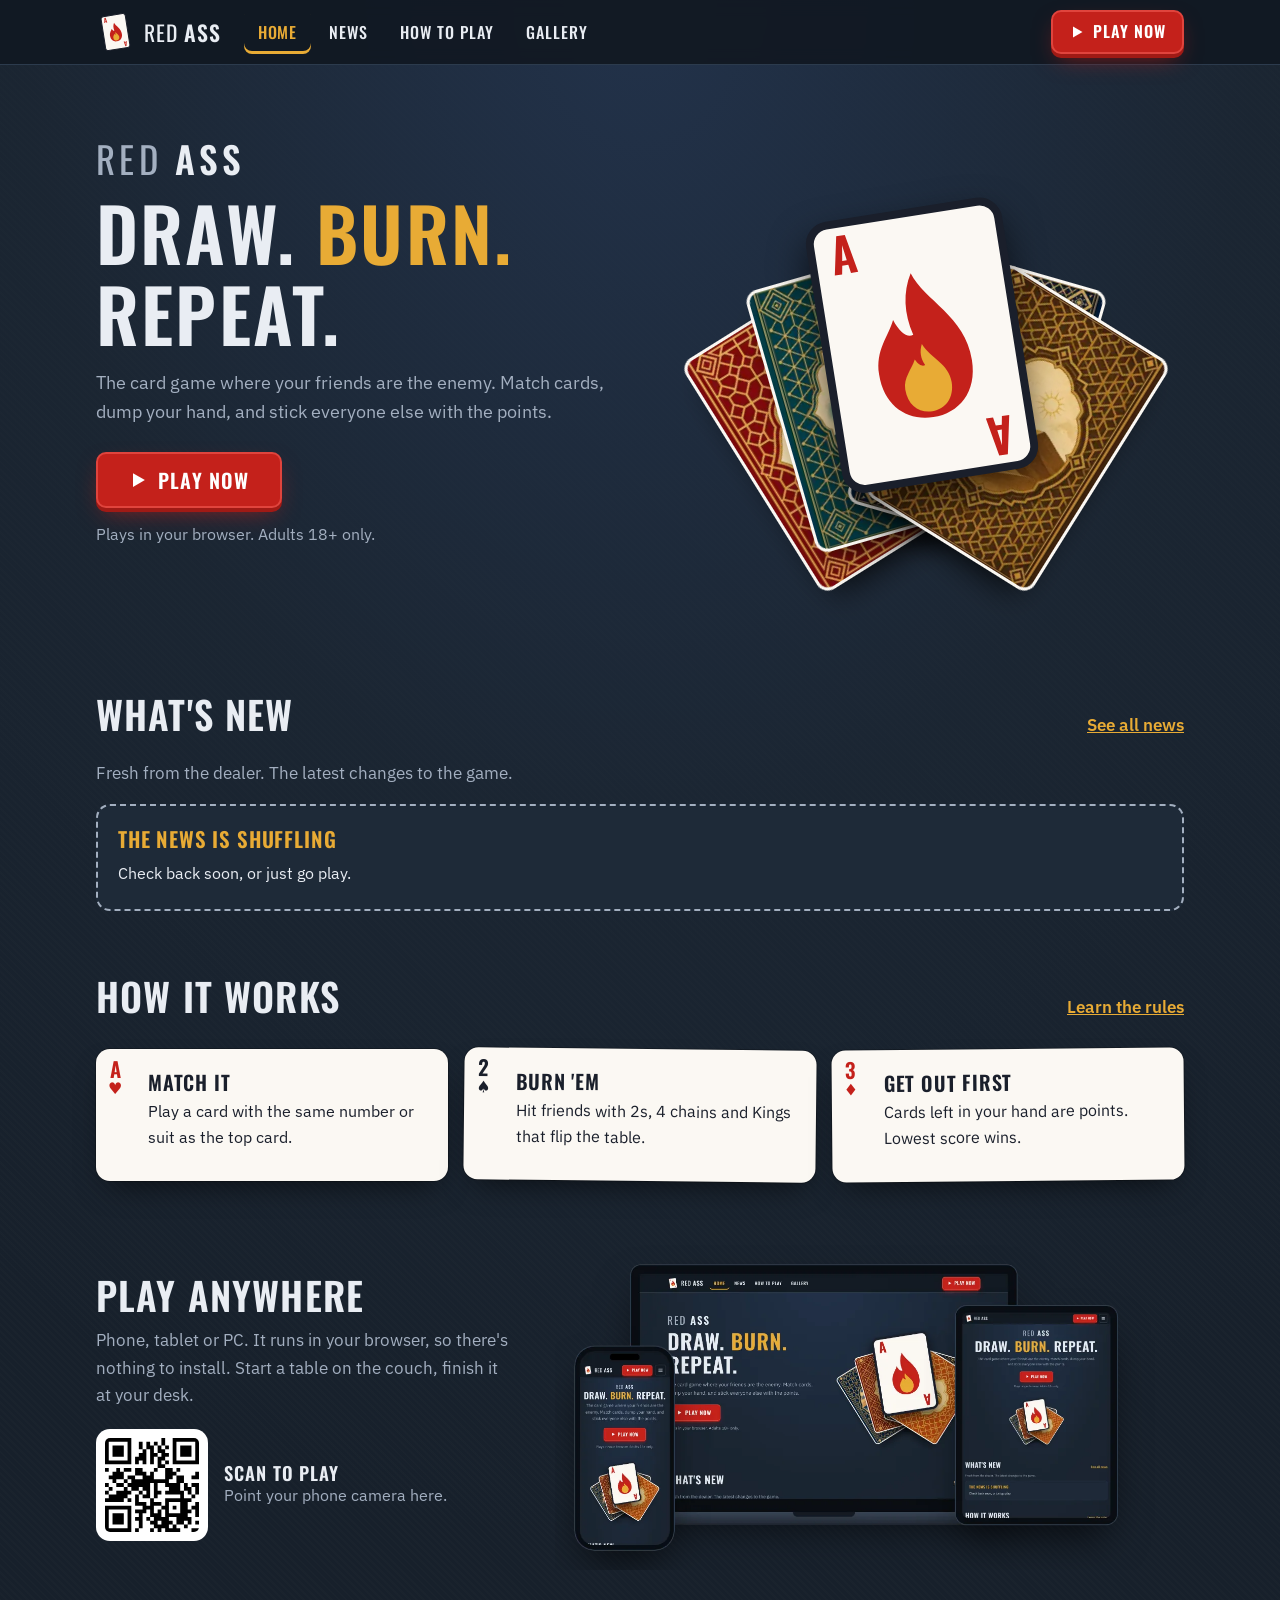
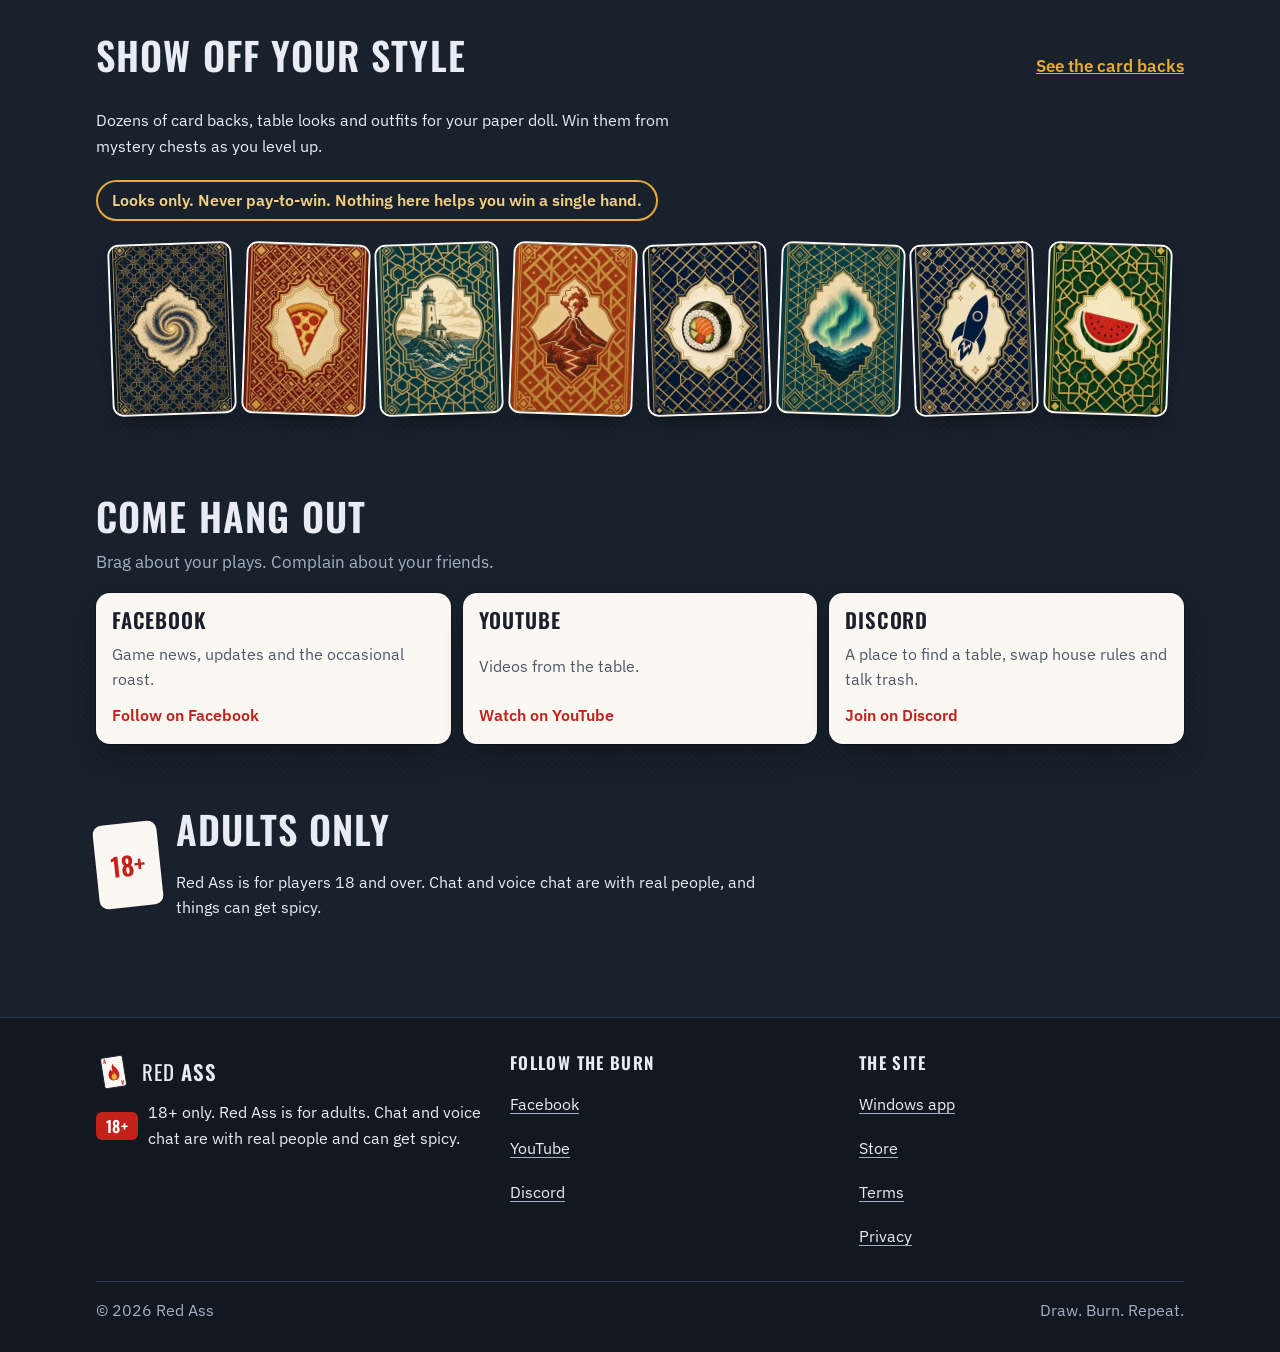
==== commit 8792e722: "Footer Terms and Privacy links point to play.redass.net/terms and /privacy (Legal decision)" ====
--- a/docs/index.html
+++ b/docs/index.html
@@ -203,8 +203,8 @@
         <ul>
           <li><a href="app.html">Windows app</a></li>
           <li><a href="store.html">Store</a></li>
-          <li><a href="https://www.redass.net/terms.html" target="_blank" rel="noopener">Terms</a></li>
-          <li><a href="https://www.redass.net/privacy.html" target="_blank" rel="noopener">Privacy</a></li>
+          <li><a href="https://play.redass.net/terms" target="_blank" rel="noopener">Terms</a></li>
+          <li><a href="https://play.redass.net/privacy" target="_blank" rel="noopener">Privacy</a></li>
         </ul>
       </div>
     </div>
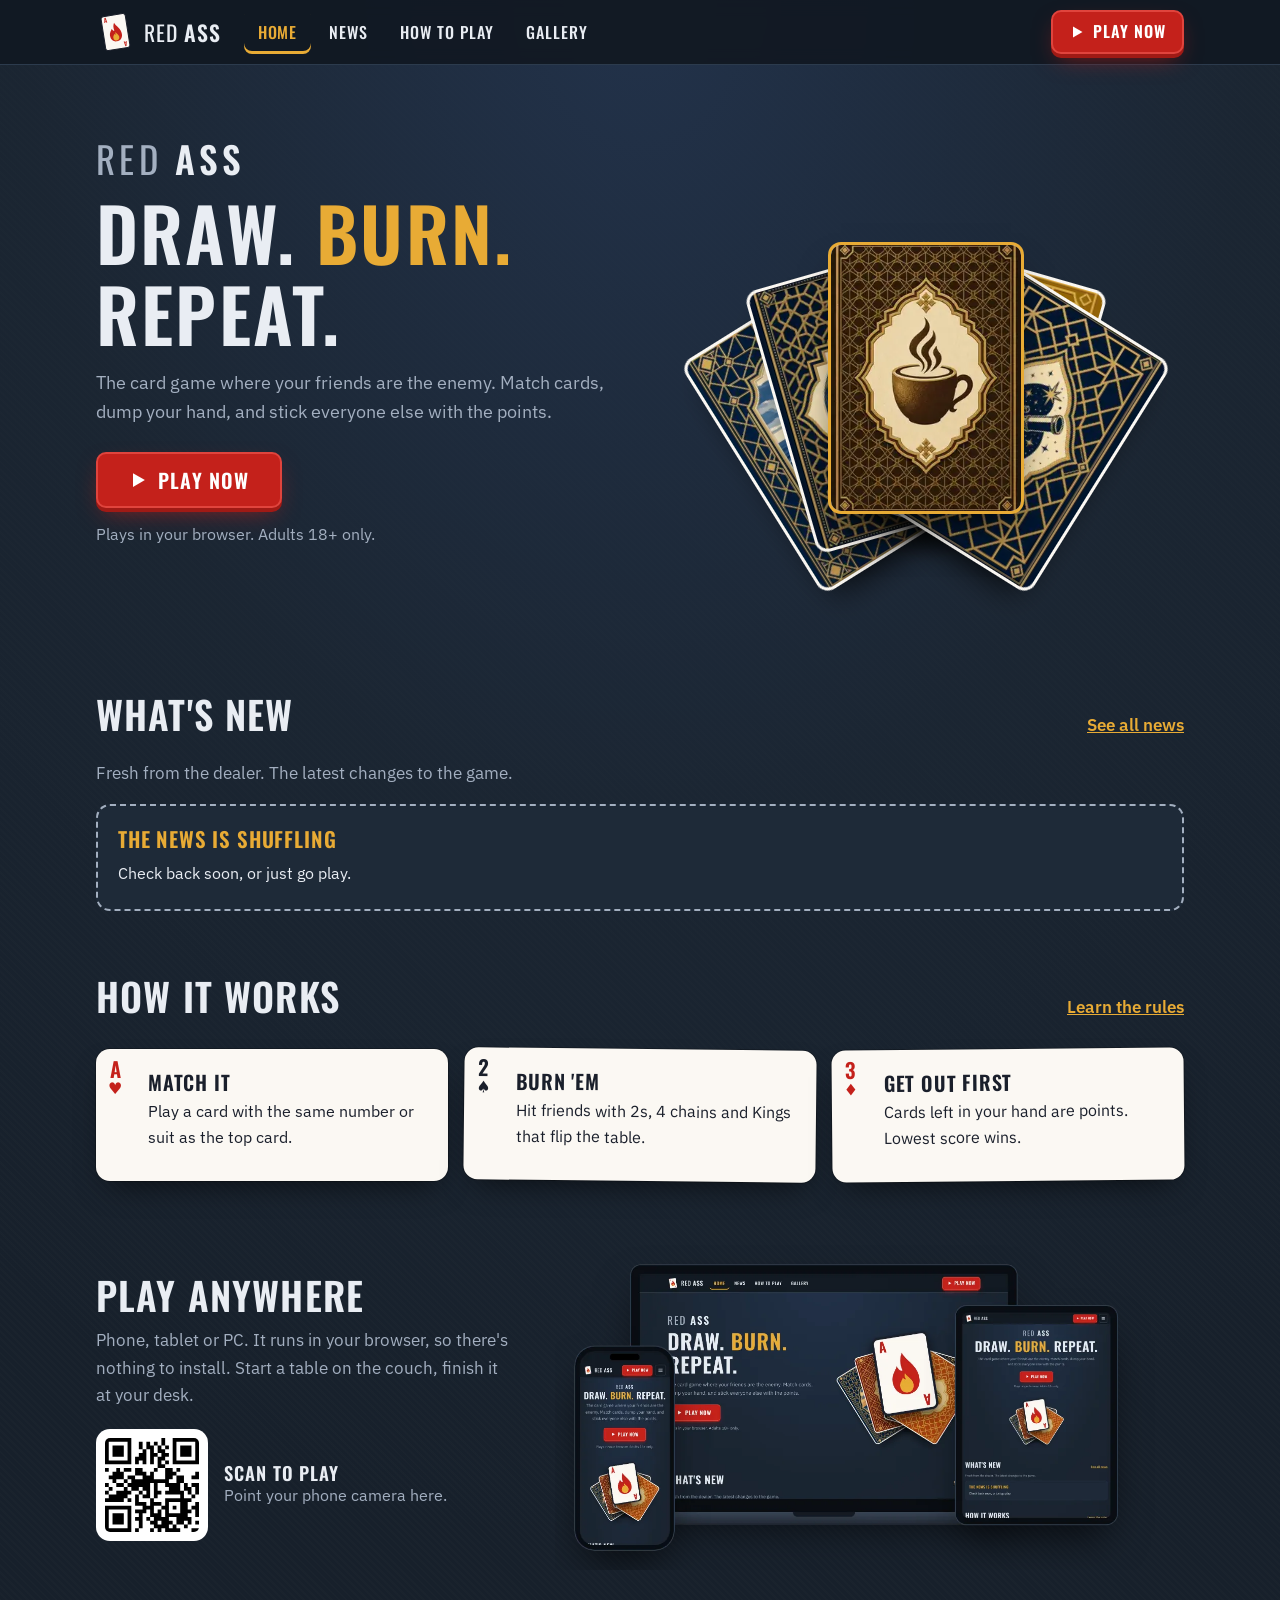
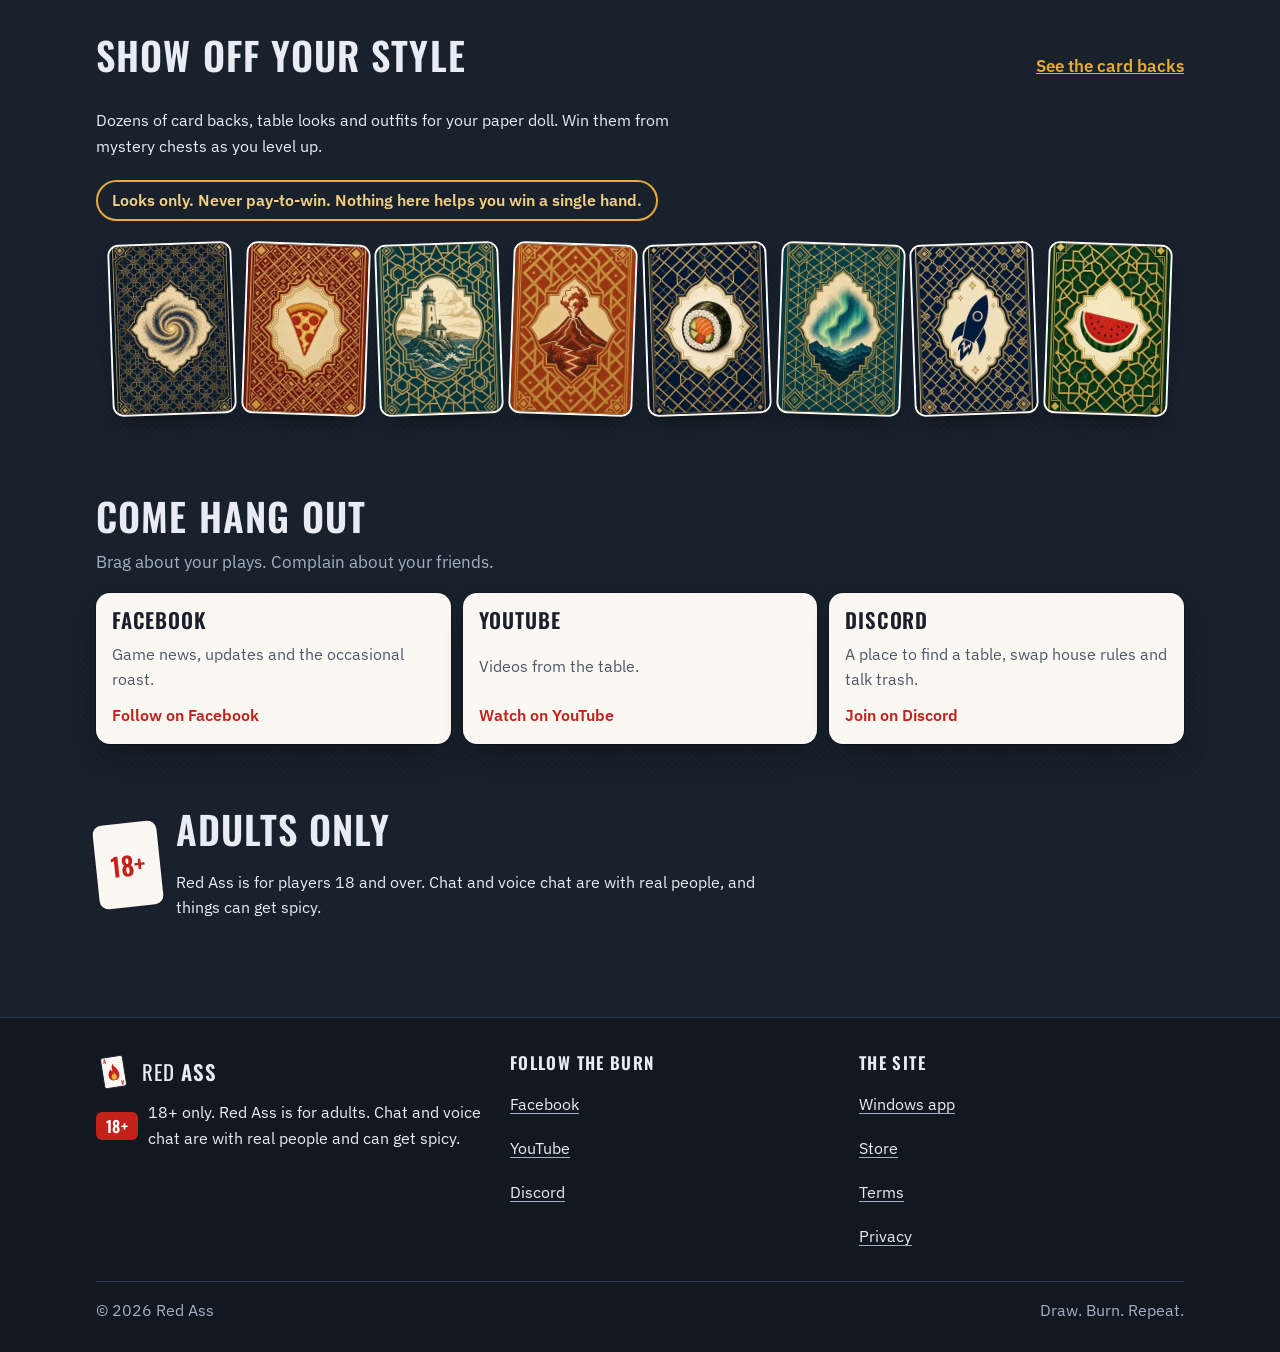
==== commit 8a516996: "Add fire text effect to emphasized words (BURN, SHUFFLING)" ====
--- a/docs/index.html
+++ b/docs/index.html
@@ -18,8 +18,27 @@
 <link rel="preconnect" href="https://fonts.gstatic.com" crossorigin>
 <link rel="stylesheet" href="https://fonts.googleapis.com/css2?family=IBM+Plex+Sans:wght@400;500;600&family=Oswald:wght@400;500;600&display=swap">
 <link rel="stylesheet" href="css/style.css">
+<link rel="stylesheet" href="css/fire-effect.css">
 </head>
 <body>
+<svg width="0" height="0" style="position:absolute" aria-hidden="true" focusable="false">
+  <defs>
+    <!-- full wave filter, used from 24px -->
+    <filter id="fB" x="-6%" y="-40%" width="112%" height="180%">
+      <feTurbulence type="fractalNoise" baseFrequency="0.016 0.07" numOctaves="2" seed="5" result="n">
+        <animate attributeName="baseFrequency" dur="3.4s" values="0.016 0.07;0.021 0.1;0.016 0.07" repeatCount="indefinite"/>
+      </feTurbulence>
+      <feDisplacementMap in="SourceGraphic" in2="n" scale="3.2" xChannelSelector="R" yChannelSelector="G"/>
+    </filter>
+    <!-- gentle wave filter, used 18-23px -->
+    <filter id="fBs" x="-6%" y="-40%" width="112%" height="180%">
+      <feTurbulence type="fractalNoise" baseFrequency="0.025 0.1" numOctaves="1" seed="5" result="n">
+        <animate attributeName="baseFrequency" dur="3.4s" values="0.025 0.1;0.03 0.13;0.025 0.1" repeatCount="indefinite"/>
+      </feTurbulence>
+      <feDisplacementMap in="SourceGraphic" in2="n" scale="1.2" xChannelSelector="R" yChannelSelector="G"/>
+    </filter>
+  </defs>
+</svg>
 <a class="skip" href="#main">Skip to content</a>
 <header class="site-header">
   <div class="wrap bar">
@@ -41,7 +60,7 @@
   <div class="wrap">
     <div class="hero-copy">
       <!-- COPY: home.md #hero -->
-      <h1 id="hero-title"><span class="wordmark">Red <b>Ass</b></span><span class="tagline"><span>Draw.</span> <span class="burn">Burn.</span> <span>Repeat.</span></span></h1>
+      <h1 id="hero-title"><span class="wordmark">Red <b>Ass</b></span><span class="tagline"><span>Draw.</span> <span class="burn"><span class="fx-fire"><span class="fx-in" data-t="Burn."><span class="t">Burn.</span></span></span></span> <span>Repeat.</span></span></h1>
       <p class="lede">The card game where your friends are the enemy. Match cards, dump your hand, and stick everyone else with the points.</p>
       <div class="hero-actions"><a class="btn btn-play btn-big" href="https://play.redass.net" data-play target="_blank" rel="noopener"><svg viewBox="0 0 16 16" aria-hidden="true" focusable="false"><path fill="currentColor" d="M4 2.5v11l9.5-5.5z"/></svg><span>Play Now</span></a></div>
       <p class="hero-note">Plays in your browser. Adults 18+ only.</p>
@@ -96,11 +115,11 @@
       <a href="news.html">See all news</a>
     </div>
     <p class="section-sub">Fresh from the dealer. The latest changes to the game.</p>
-    <p class="news-wait" data-news-loading>Shuffling the latest news&hellip;</p>
+    <p class="news-wait" data-news-loading><span class="fx-fire"><span class="fx-in" data-t="Shuffling"><span class="t">Shuffling</span></span></span> the latest news&hellip;</p>
     <ol class="news-list" data-news data-limit="3" hidden></ol>
     <div class="fallback" data-news-fallback hidden>
       <!-- COPY: home.md #whats-new fallback -->
-      <h3>The news is shuffling</h3>
+      <h3>The news is <span class="fx-fire"><span class="fx-in" data-t="shuffling"><span class="t">shuffling</span></span></span></h3>
       <p>Check back soon, or just go play.</p>
     </div>
   </div>
--- a/docs/css/style.css
+++ b/docs/css/style.css
@@ -315,3 +315,6 @@
   .anywhere-qr{display:flex}
   .anywhere-btn{display:none}   /* on a computer the QR does the job; on phones the button does */
 }
+
+/* ---------- fire text: the loading word is set at exactly the 18px floor so it gets the gentle fire ---------- */
+.news-wait .fx-fire{font-size:1.125rem}
--- a/docs/css/fire-effect.css
+++ b/docs/css/fire-effect.css
@@ -0,0 +1,104 @@
+/* =====================================================================
+   Red Ass - fire effect, blend B, with an 18px floor   (preview only)
+   For the words BURN and SHUFFLING. Not pushed anywhere, not on any live site.
+
+   MARKUP (three nested spans; works on any element/size):
+     <span class="fx-fire"><span class="fx-in" data-t="Burn"><span class="t">Burn</span></span></span>
+   The page must also carry the SVG filters #fB (full) and #fBs (gentle)
+   (copy the <svg> block from fire-effect-final.html).
+
+   THE FLOOR (size-based, per element, no JS):
+     --fx-on  = 1 when the element's own font-size is 18px or more, else 0.
+     --fx-big = 1 when 24px or more (uses the stronger wave filter; 18-23px uses the gentle one).
+   The gate reads the real computed font-size (1em on .fx-fire), so it follows
+   rem, em, %, clamp(), vw and inherited sizes, not just px values you typed.
+   Change the floor in ONE place: --fx-floor below.
+
+   FALLBACK: everything is plain gold by default. The fire is only switched ON
+   inside @container style(--fx-on: 1). A browser that cannot do style queries
+   or typed arithmetic therefore shows plain gold (safe failure, never broken fire).
+   Below the floor: plain gold, no flicker, no wave, no sparks, no glow.
+   Reduced motion: at/above the floor keeps static glow + gradient; no movement,
+   no embers, no filter.
+
+   Brand: gold #E8AB35, ember #FF5A4F, pale #FFD27A, cream #FBF8F3 (BRAND-KIT colors
+   as used in the earlier approved previews). Fonts Oswald / IBM Plex Sans.
+   ===================================================================== */
+
+@property --fx-size  { syntax: "<length>"; inherits: false; initial-value: 0px; }
+/* --fx-on / --fx-big must inherit: the glow, gradient and sparks sit on inner layers that read the gate from .fx-in */
+@property --fx-on    { syntax: "<number>"; inherits: true; initial-value: 0; }
+@property --fx-big   { syntax: "<number>"; inherits: true; initial-value: 0; }
+
+:root{
+  --gold:#E8AB35; --ember:#FF5A4F; --pale:#FFD27A;
+  --fx-floor:18px;      /* minimum size for the fire. Raise later here only. */
+  --fx-big-from:24px;   /* from here the stronger wave filter is used */
+}
+
+.fx-fire{
+  display:inline-block;
+  --fx-size:1em;
+  /* (size - floor) / 1px is a plain number; x1000 then clamp to 0..1.
+     Subtract 0.01px so exactly 18px counts as ON. */
+  --fx-on:  clamp(0, calc((var(--fx-size) - var(--fx-floor) + 0.01px) / 1px * 1000), 1);
+  --fx-big: clamp(0, calc((var(--fx-size) - var(--fx-big-from) + 0.01px) / 1px * 1000), 1);
+}
+
+/* ---------- DEFAULT = plain gold (also the under-18px look) ---------- */
+.fx-fire .fx-in{display:inline-block;position:relative;isolation:isolate}
+.fx-fire .t{color:var(--gold);-webkit-text-fill-color:currentColor;background:none;animation:none}
+.fx-fire .fx-in::before,
+.fx-fire .fx-in::after{content:none;animation:none}
+
+/* ---------- 18px and up = full blend B ---------- */
+@container style(--fx-on: 1){
+  .fx-fire .fx-in{filter:url(#fBs)}
+  .fx-fire .fx-in::before{
+    content:attr(data-t);content:attr(data-t) / "";
+    position:absolute;left:0;top:0;z-index:0;color:transparent;pointer-events:none;white-space:nowrap;
+    text-shadow:0 0 .08em rgba(255,90,79,.7),0 0 .3em rgba(232,171,53,.42);
+    animation:fx-pulse 2.6s ease-in-out infinite}
+  .fx-fire .fx-in .t{
+    position:relative;z-index:1;color:transparent;-webkit-text-fill-color:transparent;
+    background:linear-gradient(100deg,#E8AB35 0%,#FF5A4F 30%,#E8AB35 50%,#FFD27A 70%,#E8AB35 100%);
+    background-size:220% 100%;-webkit-background-clip:text;background-clip:text;
+    animation:fx-flow 3.6s linear infinite}
+  .fx-fire .fx-in::after{
+    content:"";position:absolute;z-index:2;left:6%;right:6%;top:-.3em;height:.5em;pointer-events:none;opacity:.9;
+    background-image:
+     radial-gradient(circle at 14% 26%,#FF5A4F 0 .065em,transparent .1235em),
+     radial-gradient(circle at 41% 72%,#E8AB35 0 .065em,transparent .1235em),
+     radial-gradient(circle at 68% 40%,#FF5A4F 0 .065em,transparent .1235em),
+     radial-gradient(circle at 87% 85%,#E8AB35 0 .065em,transparent .1235em);
+    background-size:100% 1.1em;background-repeat:repeat-y;
+    -webkit-mask-image:linear-gradient(to top,#000 0,#000 45%,transparent 100%);
+    mask-image:linear-gradient(to top,#000 0,#000 45%,transparent 100%);
+    animation:fx-rise 3.2s linear infinite}
+}
+
+/* 24px and up: stronger wave filter, finer embers */
+@container style(--fx-big: 1){
+  .fx-fire .fx-in{filter:url(#fB)}
+  .fx-fire .fx-in::before{text-shadow:0 0 .12em rgba(255,90,79,.7),0 0 .38em rgba(232,171,53,.42)}
+  .fx-fire .fx-in::after{
+    background-image:
+     radial-gradient(circle at 14% 26%,#FF5A4F 0 .035em,transparent .0665em),
+     radial-gradient(circle at 41% 72%,#E8AB35 0 .035em,transparent .0665em),
+     radial-gradient(circle at 68% 40%,#FF5A4F 0 .035em,transparent .0665em),
+     radial-gradient(circle at 87% 85%,#E8AB35 0 .035em,transparent .0665em)}
+}
+
+@keyframes fx-pulse{0%,100%{opacity:.6}50%{opacity:1}}
+@keyframes fx-flow{from{background-position:0 0}to{background-position:-220% 0}}
+@keyframes fx-rise{from{background-position:0 0,0 0,0 0,0 0}to{background-position:0 -1.1em,0 -1.1em,0 -1.1em,0 -1.1em}}
+
+/* Reduced motion: still glow + gradient (only above the floor); nothing moves, no embers, no filter */
+@media (prefers-reduced-motion:reduce){
+  .fx-fire .fx-in{filter:none !important}
+  .fx-fire .fx-in::before,
+  .fx-fire .fx-in .t,
+  .fx-fire .fx-in::after{animation:none !important}
+  .fx-fire .fx-in::before{opacity:1}
+  .fx-fire .fx-in::after{display:none}
+}
